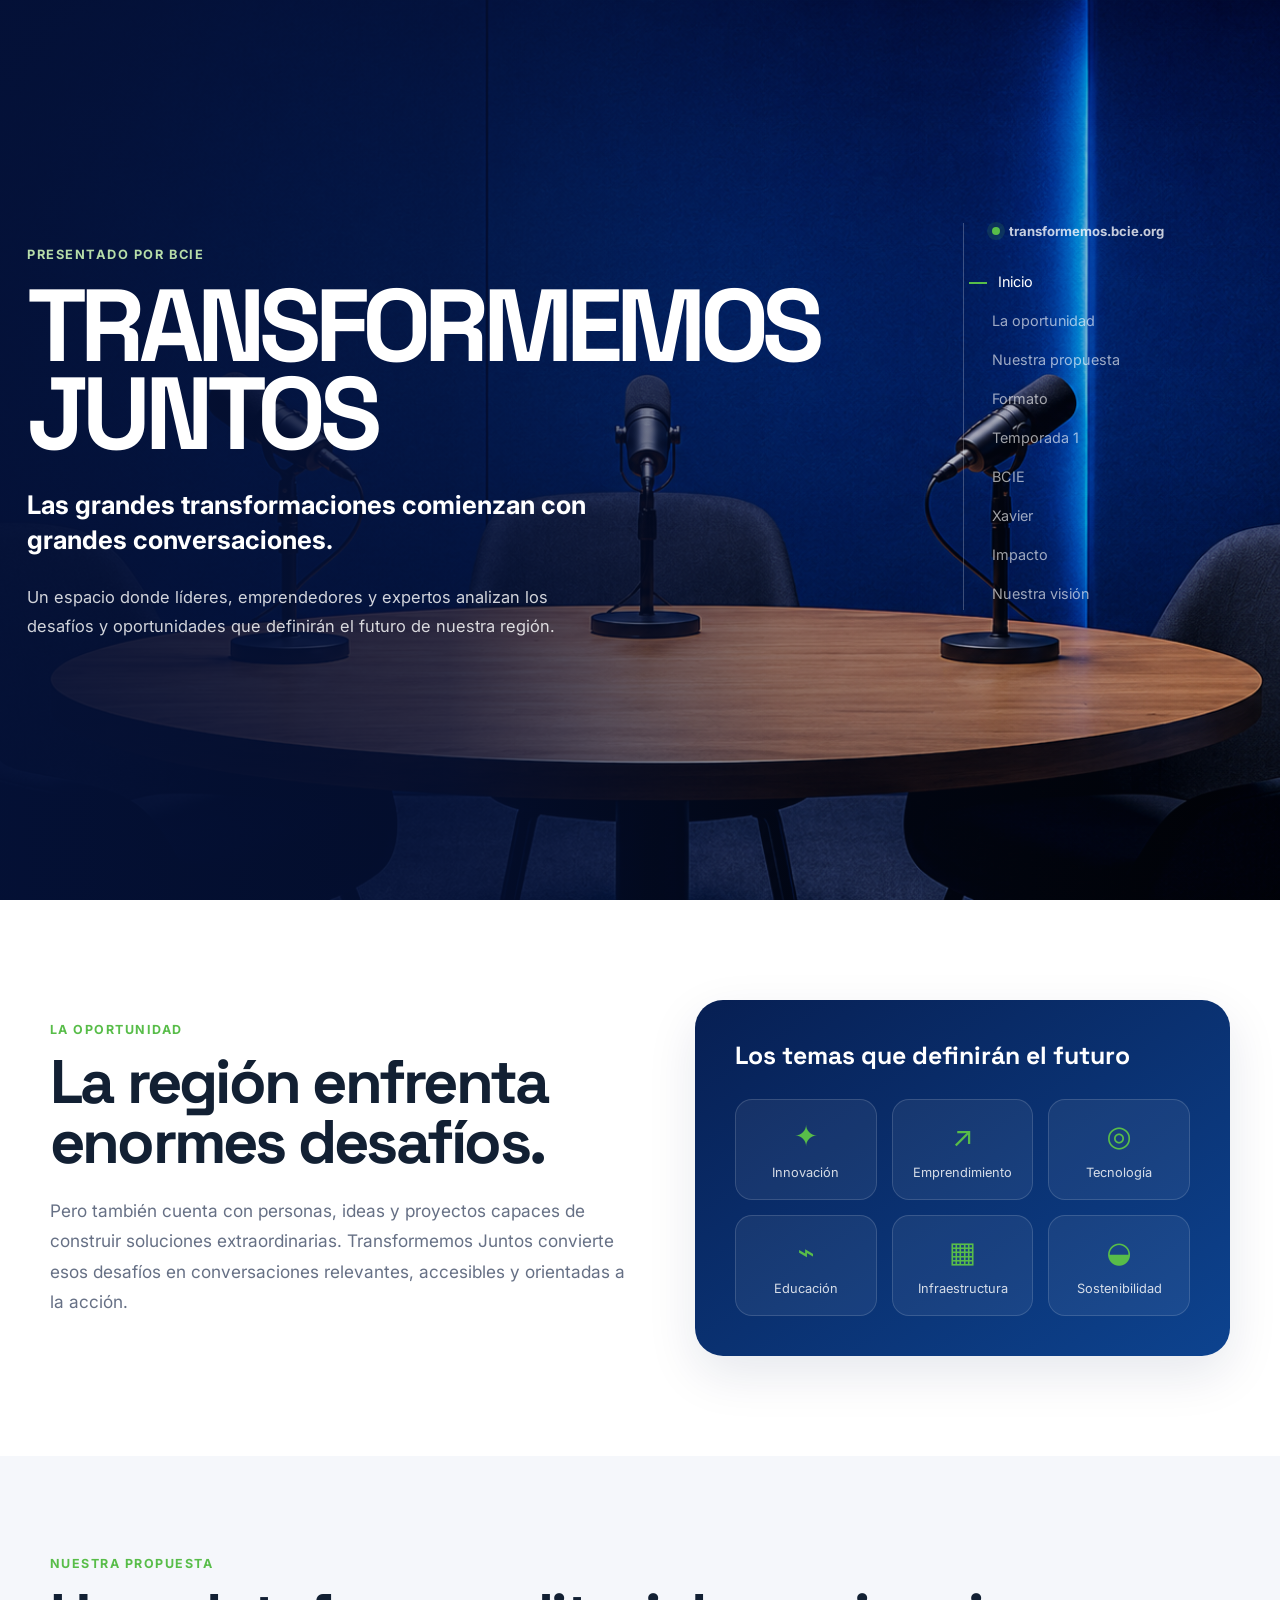
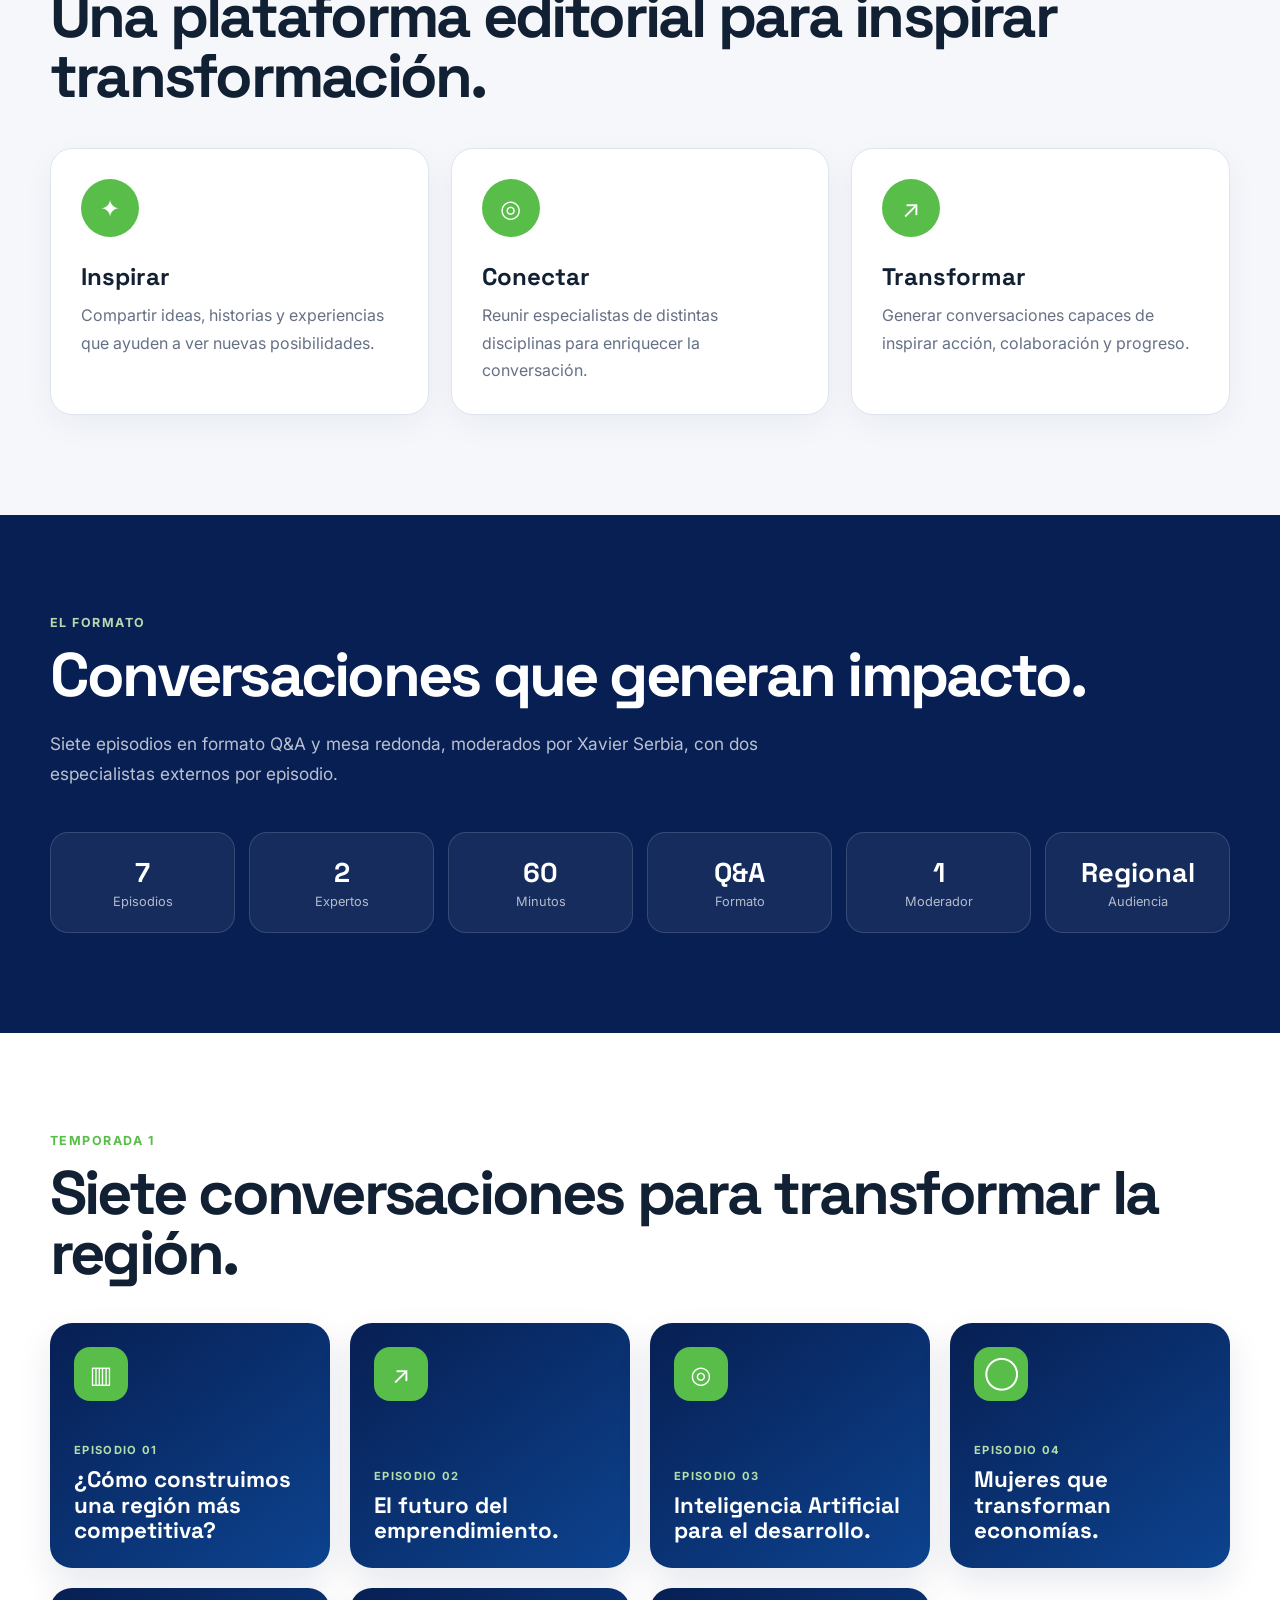
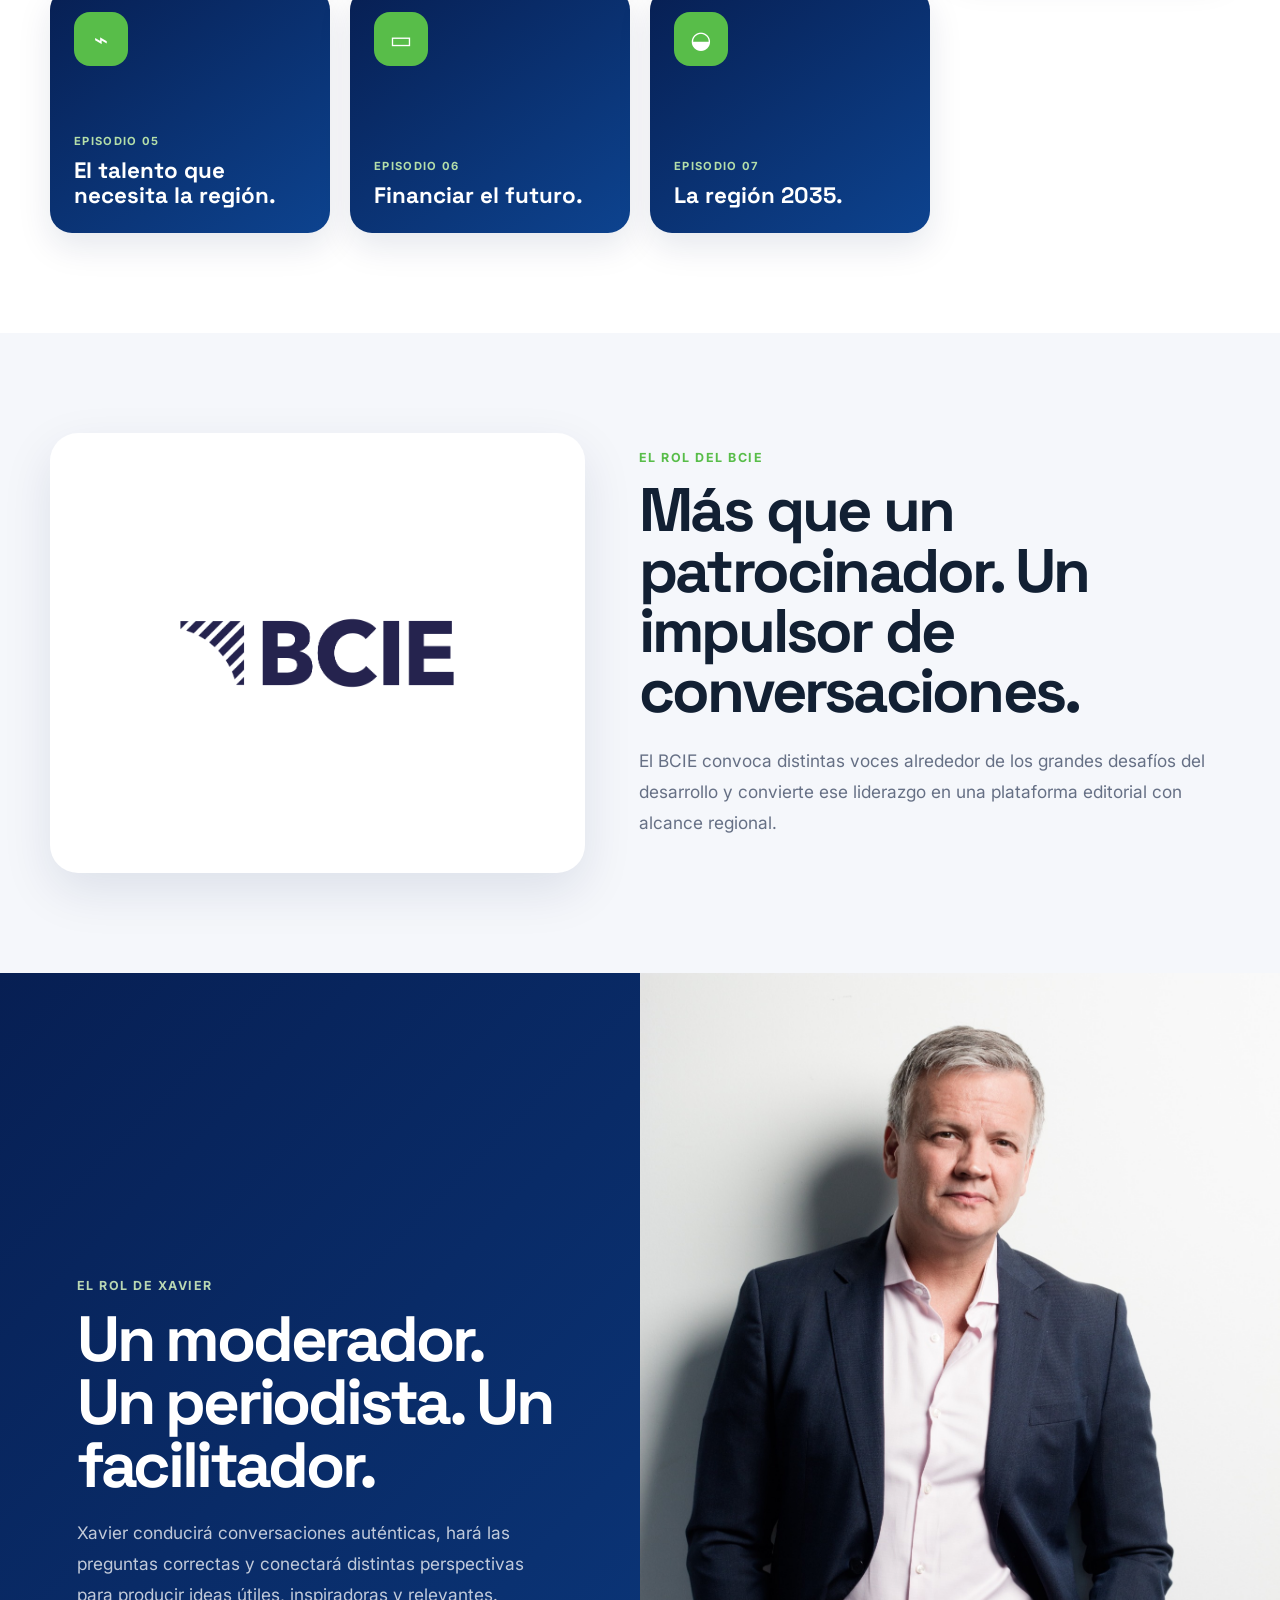
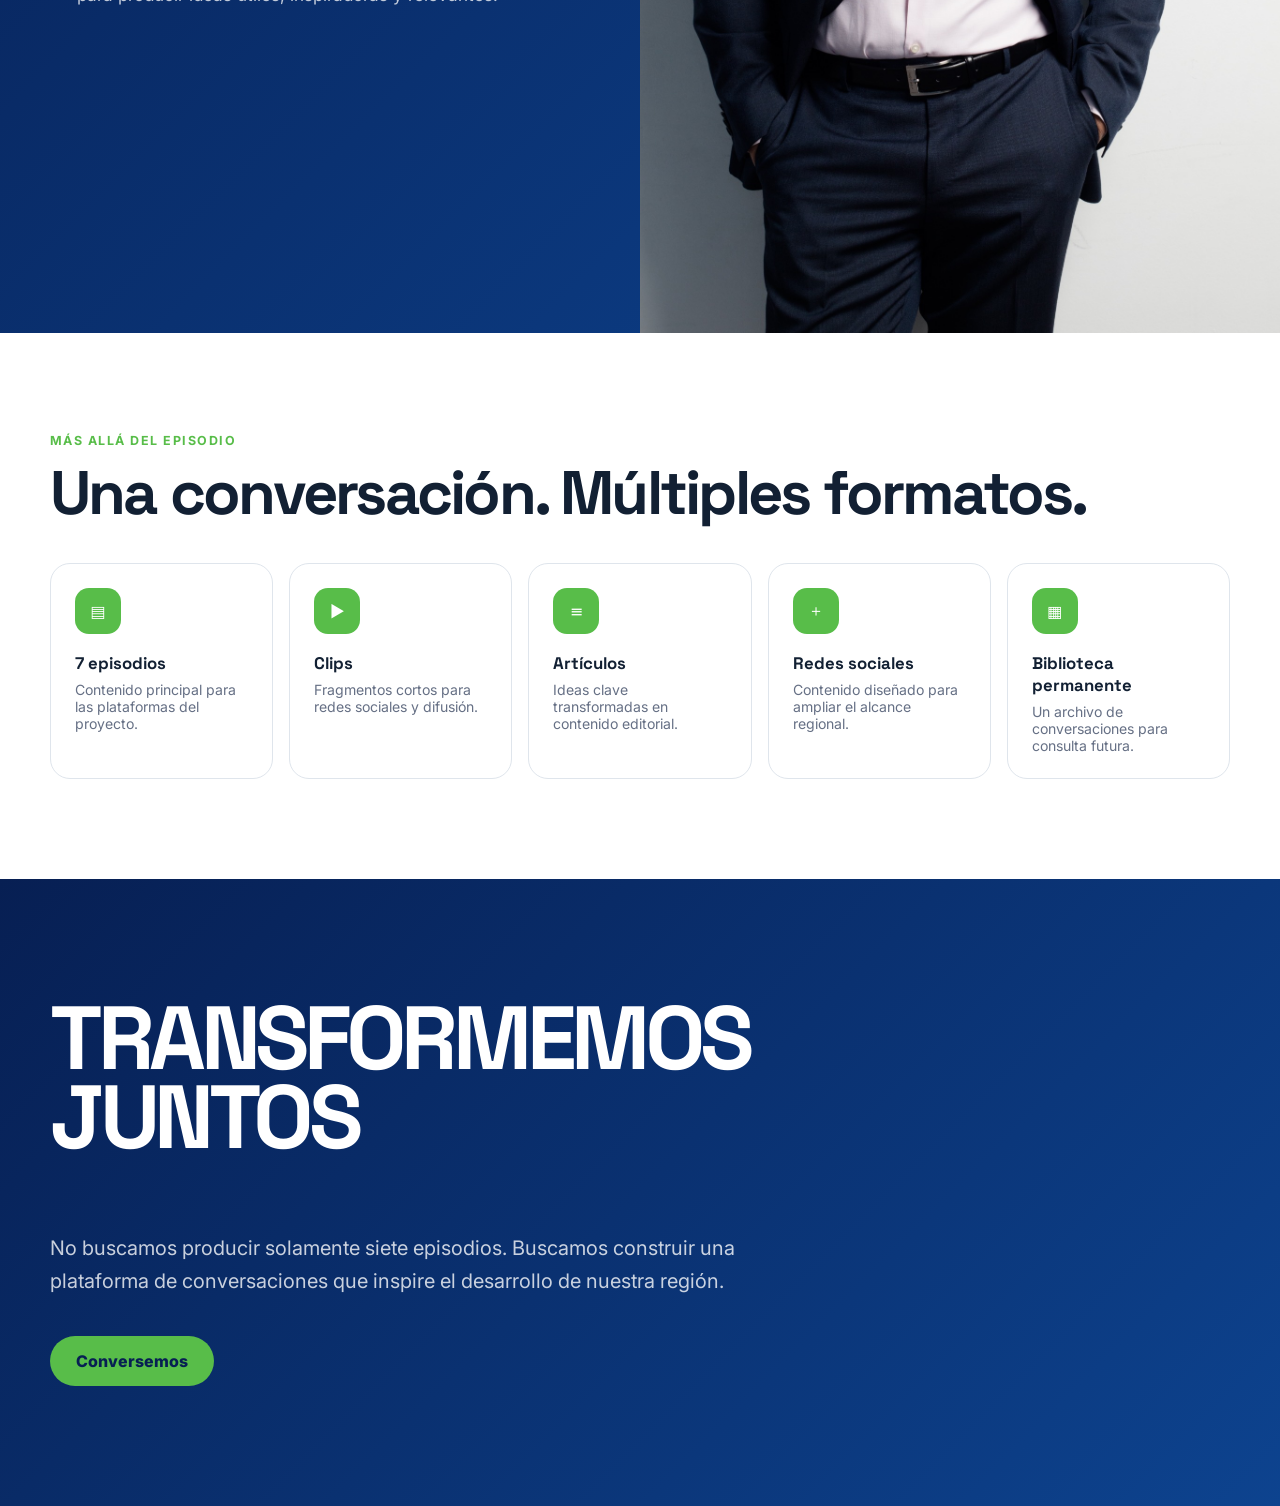
==== index.html @ 8c9b2527 "Remove duplicate div in BCIE section" ====
<!DOCTYPE html>
<html lang="es">
<head>
  <meta charset="UTF-8">
  <meta name="viewport" content="width=device-width, initial-scale=1">
  <title>Transformemos Juntos</title>
  <meta name="description" content="Transformemos Juntos, presentado por BCIE. Conversaciones para impulsar la transformación de la región.">
  <link rel="stylesheet" href="style.css">
</head>
<body>

  <header class="hero" id="inicio">
    <div class="hero-overlay"></div>

    <div class="hero-shell">
      <div class="hero-copy">
        <span class="kicker">Presentado por BCIE</span>
        <h1>Transformemos<br>Juntos</h1>
        <p class="hero-lead">Las grandes transformaciones comienzan con grandes conversaciones.</p>
        <p class="hero-description">
          Un espacio donde líderes, emprendedores y expertos analizan los desafíos y oportunidades
          que definirán el futuro de nuestra región.
        </p>
      </div>

      <aside class="hero-nav" aria-label="Navegación principal">
        <div class="site-address">
          <span class="status-dot"></span>
          transformemos.bcie.org
        </div>

        <button class="menu-toggle" type="button" aria-expanded="false" aria-controls="site-menu">
          <span></span><span></span><span></span>
          <span class="sr-only">Abrir menú</span>
        </button>

        <nav id="site-menu" class="site-menu">
          <a href="#inicio" class="active">Inicio</a>
          <a href="#oportunidad">La oportunidad</a>
          <a href="#propuesta">Nuestra propuesta</a>
          <a href="#formato">Formato</a>
          <a href="#episodios">Temporada 1</a>
          <a href="#bcie">BCIE</a>
          <a href="#xavier">Xavier</a>
          <a href="#ecosistema">Impacto</a>
          <a href="#vision">Nuestra visión</a>
        </nav>
      </aside>
    </div>
  </header>

  <main>
    <section class="section opportunity" id="oportunidad">
      <div class="wrap two-col">
        <div>
          <div class="eyebrow">La oportunidad</div>
          <h2>La región enfrenta enormes desafíos.</h2>
          <p class="section-intro">
            Pero también cuenta con personas, ideas y proyectos capaces de construir soluciones
            extraordinarias. Transformemos Juntos convierte esos desafíos en conversaciones
            relevantes, accesibles y orientadas a la acción.
          </p>
        </div>

        <div class="challenge-panel">
          <h3>Los temas que definirán el futuro</h3>
          <div class="mini-grid">
            <div class="mini-item"><span class="icon">✦</span><span>Innovación</span></div>
            <div class="mini-item"><span class="icon">↗</span><span>Emprendimiento</span></div>
            <div class="mini-item"><span class="icon">◎</span><span>Tecnología</span></div>
            <div class="mini-item"><span class="icon">⌁</span><span>Educación</span></div>
            <div class="mini-item"><span class="icon">▦</span><span>Infraestructura</span></div>
            <div class="mini-item"><span class="icon">◒</span><span>Sostenibilidad</span></div>
          </div>
        </div>
      </div>
    </section>

    <section class="section soft" id="propuesta">
      <div class="wrap">
        <div class="eyebrow">Nuestra propuesta</div>
        <h2>Una plataforma editorial para inspirar transformación.</h2>

        <div class="cards-three">
          <article class="info-card">
            <div class="round-icon">✦</div>
            <h3>Inspirar</h3>
            <p>Compartir ideas, historias y experiencias que ayuden a ver nuevas posibilidades.</p>
          </article>

          <article class="info-card">
            <div class="round-icon">◎</div>
            <h3>Conectar</h3>
            <p>Reunir especialistas de distintas disciplinas para enriquecer la conversación.</p>
          </article>

          <article class="info-card">
            <div class="round-icon">↗</div>
            <h3>Transformar</h3>
            <p>Generar conversaciones capaces de inspirar acción, colaboración y progreso.</p>
          </article>
        </div>
      </div>
    </section>

    <section class="section dark" id="formato">
      <div class="wrap">
        <div class="eyebrow light">El formato</div>
        <h2>Conversaciones que generan impacto.</h2>
        <p class="section-intro light">
          Siete episodios en formato Q&amp;A y mesa redonda, moderados por Xavier Serbia,
          con dos especialistas externos por episodio.
        </p>

        <div class="stats">
          <div class="stat"><strong>7</strong><span>Episodios</span></div>
          <div class="stat"><strong>2</strong><span>Expertos</span></div>
          <div class="stat"><strong>60</strong><span>Minutos</span></div>
          <div class="stat"><strong>Q&amp;A</strong><span>Formato</span></div>
          <div class="stat"><strong>1</strong><span>Moderador</span></div>
          <div class="stat"><strong>Regional</strong><span>Audiencia</span></div>
        </div>
      </div>
    </section>

    <section class="section" id="episodios">
      <div class="wrap">
        <div class="eyebrow">Temporada 1</div>
        <h2>Siete conversaciones para transformar la región.</h2>

        <div class="episodes-grid">
          <article class="episode-card"><div class="episode-icon">▥</div><div><span>Episodio 01</span><h3>¿Cómo construimos una región más competitiva?</h3></div></article>
          <article class="episode-card"><div class="episode-icon">↗</div><div><span>Episodio 02</span><h3>El futuro del emprendimiento.</h3></div></article>
          <article class="episode-card"><div class="episode-icon">◎</div><div><span>Episodio 03</span><h3>Inteligencia Artificial para el desarrollo.</h3></div></article>
          <article class="episode-card"><div class="episode-icon">◯</div><div><span>Episodio 04</span><h3>Mujeres que transforman economías.</h3></div></article>
          <article class="episode-card"><div class="episode-icon">⌁</div><div><span>Episodio 05</span><h3>El talento que necesita la región.</h3></div></article>
          <article class="episode-card"><div class="episode-icon">▭</div><div><span>Episodio 06</span><h3>Financiar el futuro.</h3></div></article>
          <article class="episode-card"><div class="episode-icon">◒</div><div><span>Episodio 07</span><h3>La región 2035.</h3></div></article>
        </div>
      </div>
    </section>

    <section class="section soft" id="bcie">
      <div class="wrap role-layout">
          <div class="role-visual bcie-visual">
              <img
                  src="images/logo-bcie-transparencia-hfes.png"
                  alt="BCIE"
                  class="bcie-logo">
          </div>
        <div class="role-copy">
          <div class="eyebrow">El rol del BCIE</div>
          <h2>Más que un patrocinador. Un impulsor de conversaciones.</h2>
          <p>
            El BCIE convoca distintas voces alrededor de los grandes desafíos del desarrollo y
            convierte ese liderazgo en una plataforma editorial con alcance regional.
          </p>
        </div>
      </div>
    </section>

    <section class="xavier-section" id="xavier">
      <div class="xavier-grid">
        <div class="xavier-copy">
          <div class="eyebrow light">El rol de Xavier</div>
          <h2>Un moderador. Un periodista. Un facilitador.</h2>
          <p>
            Xavier conducirá conversaciones auténticas, hará las preguntas correctas y conectará
            distintas perspectivas para producir ideas útiles, inspiradoras y relevantes.
          </p>
        </div>
        <div class="xavier-photo-wrap">
          <img src="images/xavier.jpg" alt="Xavier Serbia">
        </div>
      </div>
    </section>

    <section class="section" id="ecosistema">
      <div class="wrap">
        <div class="eyebrow">Más allá del episodio</div>
        <h2>Una conversación. Múltiples formatos.</h2>

        <div class="ecosystem-grid">
          <article class="ecosystem-card"><div class="eco-icon">▤</div><h3>7 episodios</h3><p>Contenido principal para las plataformas del proyecto.</p></article>
          <article class="ecosystem-card"><div class="eco-icon">▶</div><h3>Clips</h3><p>Fragmentos cortos para redes sociales y difusión.</p></article>
          <article class="ecosystem-card"><div class="eco-icon">≡</div><h3>Artículos</h3><p>Ideas clave transformadas en contenido editorial.</p></article>
          <article class="ecosystem-card"><div class="eco-icon">＋</div><h3>Redes sociales</h3><p>Contenido diseñado para ampliar el alcance regional.</p></article>
          <article class="ecosystem-card"><div class="eco-icon">▦</div><h3>Biblioteca permanente</h3><p>Un archivo de conversaciones para consulta futura.</p></article>
        </div>
      </div>
    </section>

    <section class="closing" id="vision">
      <div class="wrap">
        <h2>Transformemos Juntos</h2>
        <p>
          No buscamos producir solamente siete episodios. Buscamos construir una plataforma de
          conversaciones que inspire el desarrollo de nuestra región.
        </p>
        <a class="cta" href="mailto:contacto@bcie.org">Conversemos</a>
      </div>
    </section>
  </main>

  <script src="script.js"></script>
</body>
</html>
---- style.css ----
@import url('https://fonts.googleapis.com/css2?family=Inter:wght@400;500;600;700&family=Space+Grotesk:wght@500;600;700&display=swap');

:root{
  --blue:#071f53;
  --blue-2:#0d438f;
  --green:#58bd49;
  --green-light:#77d568;
  --text:#122033;
  --muted:#667085;
  --soft:#f5f7fb;
  --line:#dfe5ec;
  --white:#ffffff;
  --max:1180px;
  --shadow:0 18px 50px rgba(7,31,83,.10);
}

*{box-sizing:border-box}
html{scroll-behavior:smooth}
body{margin:0;font-family:Inter,system-ui,sans-serif;color:var(--text);background:#fff;overflow-x:hidden}
img{display:block;max-width:100%}
a{text-decoration:none;color:inherit}
h1,h2,h3,p{margin-top:0}
h1,h2,h3{font-family:"Space Grotesk",sans-serif}
button{font:inherit}
.wrap{width:min(var(--max),calc(100% - 44px));margin-inline:auto}
.section{padding:100px 0}
.soft{background:var(--soft)}
.dark{background:var(--blue);color:#fff}
.eyebrow{color:var(--green);font-size:.78rem;font-weight:700;letter-spacing:.12em;text-transform:uppercase;margin-bottom:15px}
.eyebrow.light{color:#b9d7b3}
.section h2,.role-copy h2{font-size:clamp(2.4rem,4.8vw,5rem);line-height:.98;letter-spacing:-.045em;margin-bottom:24px}
.section-intro{max-width:760px;font-size:1.08rem;line-height:1.75;color:var(--muted)}
.section-intro.light{color:rgba(255,255,255,.72)}

.hero{position:relative;min-height:100vh;display:flex;align-items:center;color:#fff;background:url("images/hero-studio.png") center/cover no-repeat;isolation:isolate}
.hero-overlay{position:absolute;inset:0;z-index:-1;background:linear-gradient(90deg,rgba(4,17,55,.95) 0%,rgba(4,17,55,.80) 35%,rgba(4,17,55,.36) 62%,rgba(4,17,55,.10) 100%)}
.hero-shell{width:min(1320px,calc(100% - 54px));margin:auto;display:grid;grid-template-columns:minmax(0,1fr) 290px;gap:70px;align-items:center}
.hero-copy{max-width:650px;padding:90px 0}
.kicker{display:inline-block;color:#b7dda9;font-size:.8rem;font-weight:700;letter-spacing:.12em;text-transform:uppercase;margin-bottom:20px}
.hero h1{font-size:clamp(4.4rem,8vw,8rem);line-height:.86;letter-spacing:-.065em;text-transform:uppercase;margin-bottom:30px}
.hero-lead{font-size:clamp(1.25rem,2vw,1.7rem);font-weight:700;line-height:1.35;max-width:560px}
.hero-description{max-width:530px;color:rgba(255,255,255,.82);line-height:1.75;font-size:1.03rem}

.hero-nav{position:sticky;top:32px;align-self:start;margin-top:70px;padding-left:28px;border-left:1px solid rgba(255,255,255,.24)}
.site-address{display:flex;align-items:center;gap:9px;font-size:.82rem;font-weight:700;color:rgba(255,255,255,.78);margin-bottom:26px}
.status-dot{width:8px;height:8px;border-radius:50%;background:var(--green);box-shadow:0 0 0 5px rgba(88,189,73,.14)}
.site-menu{display:flex;flex-direction:column;gap:6px}
.site-menu a{position:relative;padding:8px 0;color:rgba(255,255,255,.62);font-size:.9rem;transition:.25s}
.site-menu a:hover,.site-menu a.active{color:#fff;transform:translateX(6px)}
.site-menu a.active::before{content:"";position:absolute;left:-29px;top:50%;width:18px;height:2px;background:var(--green)}
.menu-toggle{display:none}

.two-col{display:grid;grid-template-columns:1.05fr .95fr;gap:54px;align-items:center}
.challenge-panel{background:linear-gradient(145deg,var(--blue),var(--blue-2));padding:40px;border-radius:28px;color:#fff;box-shadow:var(--shadow)}
.challenge-panel h3{font-size:1.55rem}
.mini-grid{display:grid;grid-template-columns:repeat(3,1fr);gap:15px;margin-top:28px}
.mini-item{padding:18px 12px;border:1px solid rgba(255,255,255,.14);border-radius:17px;text-align:center;background:rgba(255,255,255,.06)}
.mini-item .icon{display:block;color:var(--green);font-size:1.8rem;margin-bottom:8px}
.mini-item span:last-child{font-size:.8rem;color:rgba(255,255,255,.82)}

.cards-three{display:grid;grid-template-columns:repeat(3,1fr);gap:22px;margin-top:42px}
.info-card{padding:30px;background:#fff;border:1px solid var(--line);border-radius:22px;box-shadow:0 10px 30px rgba(7,31,83,.05)}
.round-icon,.episode-icon,.eco-icon{display:grid;place-items:center;background:var(--green);color:#fff}
.round-icon{width:58px;height:58px;border-radius:50%;font-size:1.5rem;margin-bottom:24px}
.info-card h3{font-size:1.5rem;margin-bottom:10px}
.info-card p{color:var(--muted);line-height:1.7;margin-bottom:0}

.stats{display:grid;grid-template-columns:repeat(6,1fr);gap:14px;margin-top:42px}
.stat{padding:22px 12px;border:1px solid rgba(255,255,255,.14);border-radius:18px;background:rgba(255,255,255,.06);text-align:center}
.stat strong{display:block;font-family:"Space Grotesk";font-size:1.7rem}
.stat span{font-size:.8rem;color:rgba(255,255,255,.68)}

.episodes-grid{display:grid;grid-template-columns:repeat(4,1fr);gap:20px;margin-top:40px}
.episode-card{min-height:245px;padding:24px;border-radius:22px;background:linear-gradient(145deg,var(--blue),var(--blue-2));color:#fff;display:flex;flex-direction:column;justify-content:space-between;box-shadow:0 14px 34px rgba(7,31,83,.10);transition:.3s}
.episode-card:hover{transform:translateY(-6px);box-shadow:var(--shadow)}
.episode-icon{width:54px;height:54px;border-radius:16px;font-size:1.5rem}
.episode-card span{font-size:.7rem;letter-spacing:.12em;text-transform:uppercase;color:#b4dea9;font-weight:700}
.episode-card h3{font-size:1.4rem;line-height:1.15;margin:9px 0 0}

.role-layout{display:grid;grid-template-columns:.95fr 1.05fr;gap:54px;align-items:center}
.role-visual{min-height:440px;border-radius:28px;overflow:hidden;box-shadow:var(--shadow)}
.bcie-visual{
    display:flex;
    justify-content:center;
    align-items:center;
    min-height:440px;
    padding:60px;
    border-radius:28px;
    background:#ffffff;
    box-shadow:var(--shadow);
}
.bcie-logo{
    width:280px;
    max-width:75%;
    height:auto;
    object-fit:contain;
}
.bcie-mark{display:grid;place-items:center;width:150px;height:150px;border-radius:38px;background:var(--green);color:#fff;font-family:"Space Grotesk";font-size:2rem;font-weight:700}
.role-copy p{color:var(--muted);font-size:1.08rem;line-height:1.8}

.xavier-section{background:linear-gradient(135deg,var(--blue),var(--blue-2));color:#fff}
.xavier-grid{display:grid;grid-template-columns:1fr 1fr;min-height:650px}
.xavier-copy{display:flex;flex-direction:column;justify-content:center;padding:70px clamp(30px,6vw,86px)}
.xavier-copy h2{font-size:clamp(2.5rem,5vw,5.2rem);line-height:.98;letter-spacing:-.05em;margin-bottom:22px}
.xavier-copy p{color:rgba(255,255,255,.75);font-size:1.08rem;line-height:1.78}
.xavier-photo-wrap,.xavier-photo-wrap img{min-height:650px}
.xavier-photo-wrap img{width:100%;height:100%;object-fit:cover;object-position:center 18%}

.ecosystem-grid{display:grid;grid-template-columns:repeat(5,1fr);gap:16px;margin-top:40px}
.ecosystem-card{padding:24px;border:1px solid var(--line);border-radius:20px;background:#fff}
.eco-icon{width:46px;height:46px;border-radius:14px;margin-bottom:18px}
.ecosystem-card h3{font-size:1.05rem;margin-bottom:7px}
.ecosystem-card p{font-size:.88rem;color:var(--muted);margin-bottom:0}

.closing{padding:120px 0;background:linear-gradient(135deg,var(--blue),var(--blue-2));color:#fff}
.closing h2{font-size:clamp(3.2rem,7vw,7rem);line-height:.88;letter-spacing:-.06em;text-transform:uppercase;max-width:900px}
.closing p{max-width:760px;color:rgba(255,255,255,.78);font-size:1.25rem;line-height:1.65}
.cta{display:inline-flex;margin-top:18px;padding:15px 26px;border-radius:999px;background:var(--green);color:var(--blue);font-weight:800}

.reveal{opacity:0;transform:translateY(24px);transition:opacity .7s ease,transform .7s ease}
.reveal.is-visible{opacity:1;transform:none}
.sr-only{position:absolute;width:1px;height:1px;padding:0;margin:-1px;overflow:hidden;clip:rect(0,0,0,0);white-space:nowrap;border:0}

@media(max-width:1050px){
  .hero-shell{grid-template-columns:1fr}
  .hero-nav{position:absolute;top:26px;right:28px;margin:0;border:0;padding:0}
  .site-address{justify-content:flex-end}
  .menu-toggle{display:flex;flex-direction:column;gap:5px;width:44px;height:44px;align-items:center;justify-content:center;background:rgba(4,17,55,.48);border:1px solid rgba(255,255,255,.22);border-radius:50%;cursor:pointer;margin-left:auto}
  .menu-toggle span:not(.sr-only){width:19px;height:2px;background:#fff}
  .site-menu{position:absolute;right:0;top:62px;width:240px;padding:18px 22px;border-radius:18px;background:rgba(4,17,55,.94);backdrop-filter:blur(14px);opacity:0;visibility:hidden;transform:translateY(-8px);transition:.25s}
  .site-menu.open{opacity:1;visibility:visible;transform:none}
  .site-menu a.active::before{display:none}
  .episodes-grid{grid-template-columns:repeat(2,1fr)}
  .stats{grid-template-columns:repeat(3,1fr)}
  .ecosystem-grid{grid-template-columns:repeat(3,1fr)}
}

@media(max-width:800px){
  .section{padding:76px 0}
  .two-col,.role-layout,.xavier-grid{grid-template-columns:1fr}
  .cards-three{grid-template-columns:1fr}
  .hero{min-height:760px;align-items:flex-end}
  .hero-overlay{background:linear-gradient(180deg,rgba(4,17,55,.12),rgba(4,17,55,.48) 45%,rgba(4,17,55,.96))}
  .hero-copy{padding:300px 0 54px}
  .xavier-photo-wrap{order:-1}
  .xavier-photo-wrap,.xavier-photo-wrap img{min-height:500px}
}

@media(max-width:560px){
  .wrap{width:min(var(--max),calc(100% - 28px))}
  .hero-shell{width:min(100% - 28px,1320px)}
  .hero h1{font-size:3.55rem}
  .mini-grid,.stats,.episodes-grid,.ecosystem-grid{grid-template-columns:1fr}
  .site-address{font-size:.72rem}
}
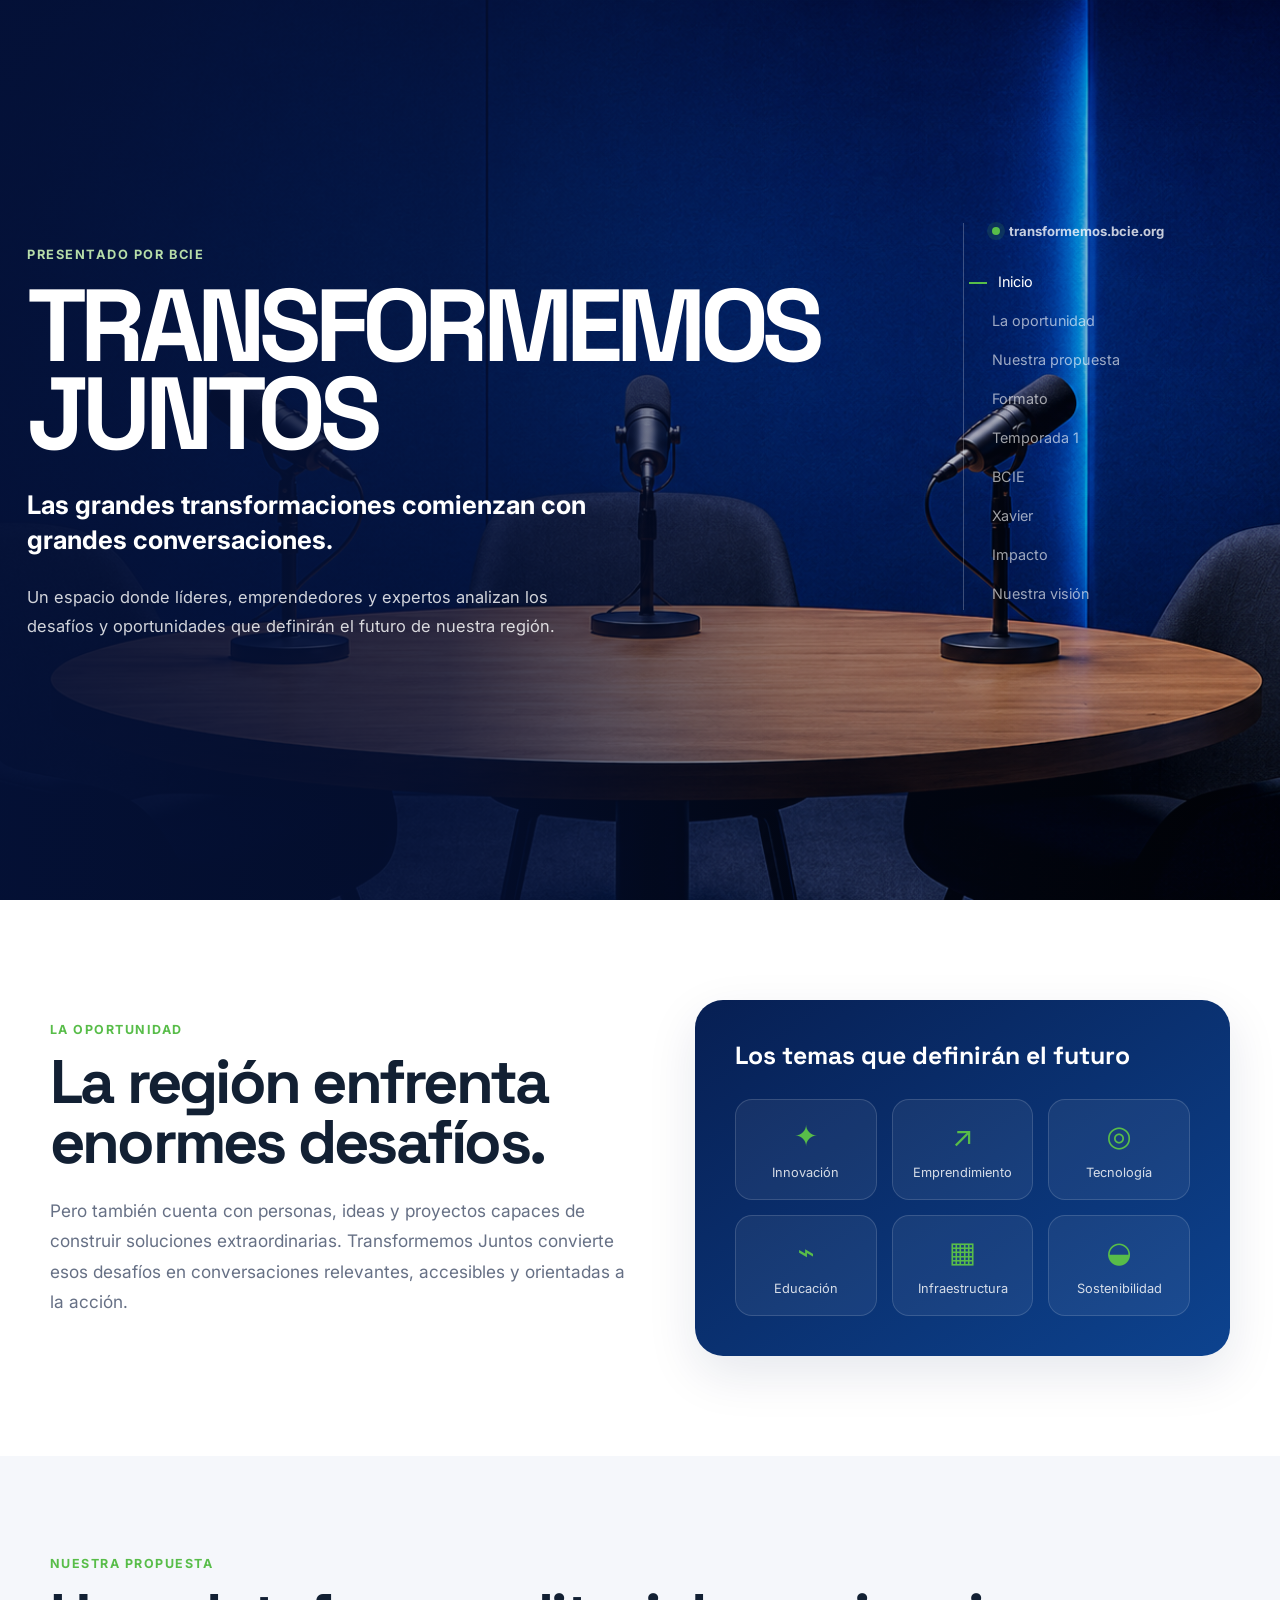
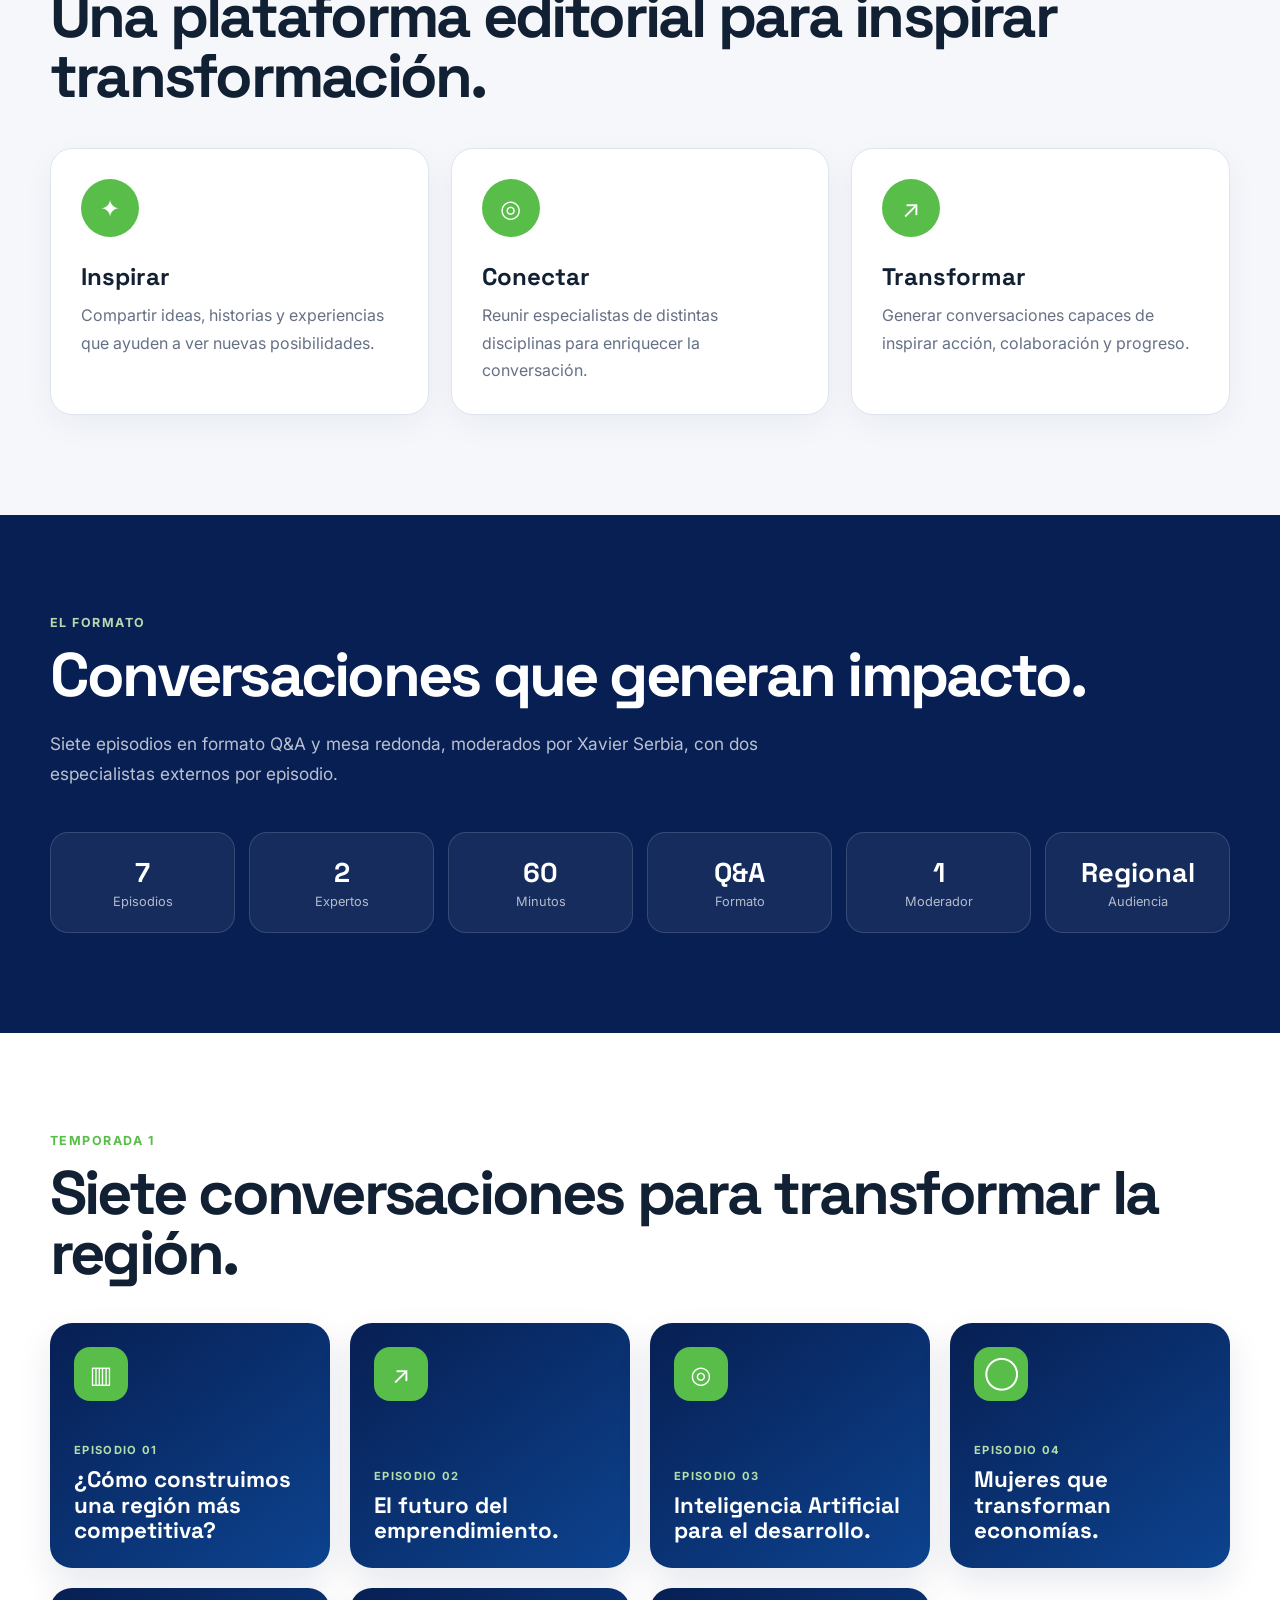
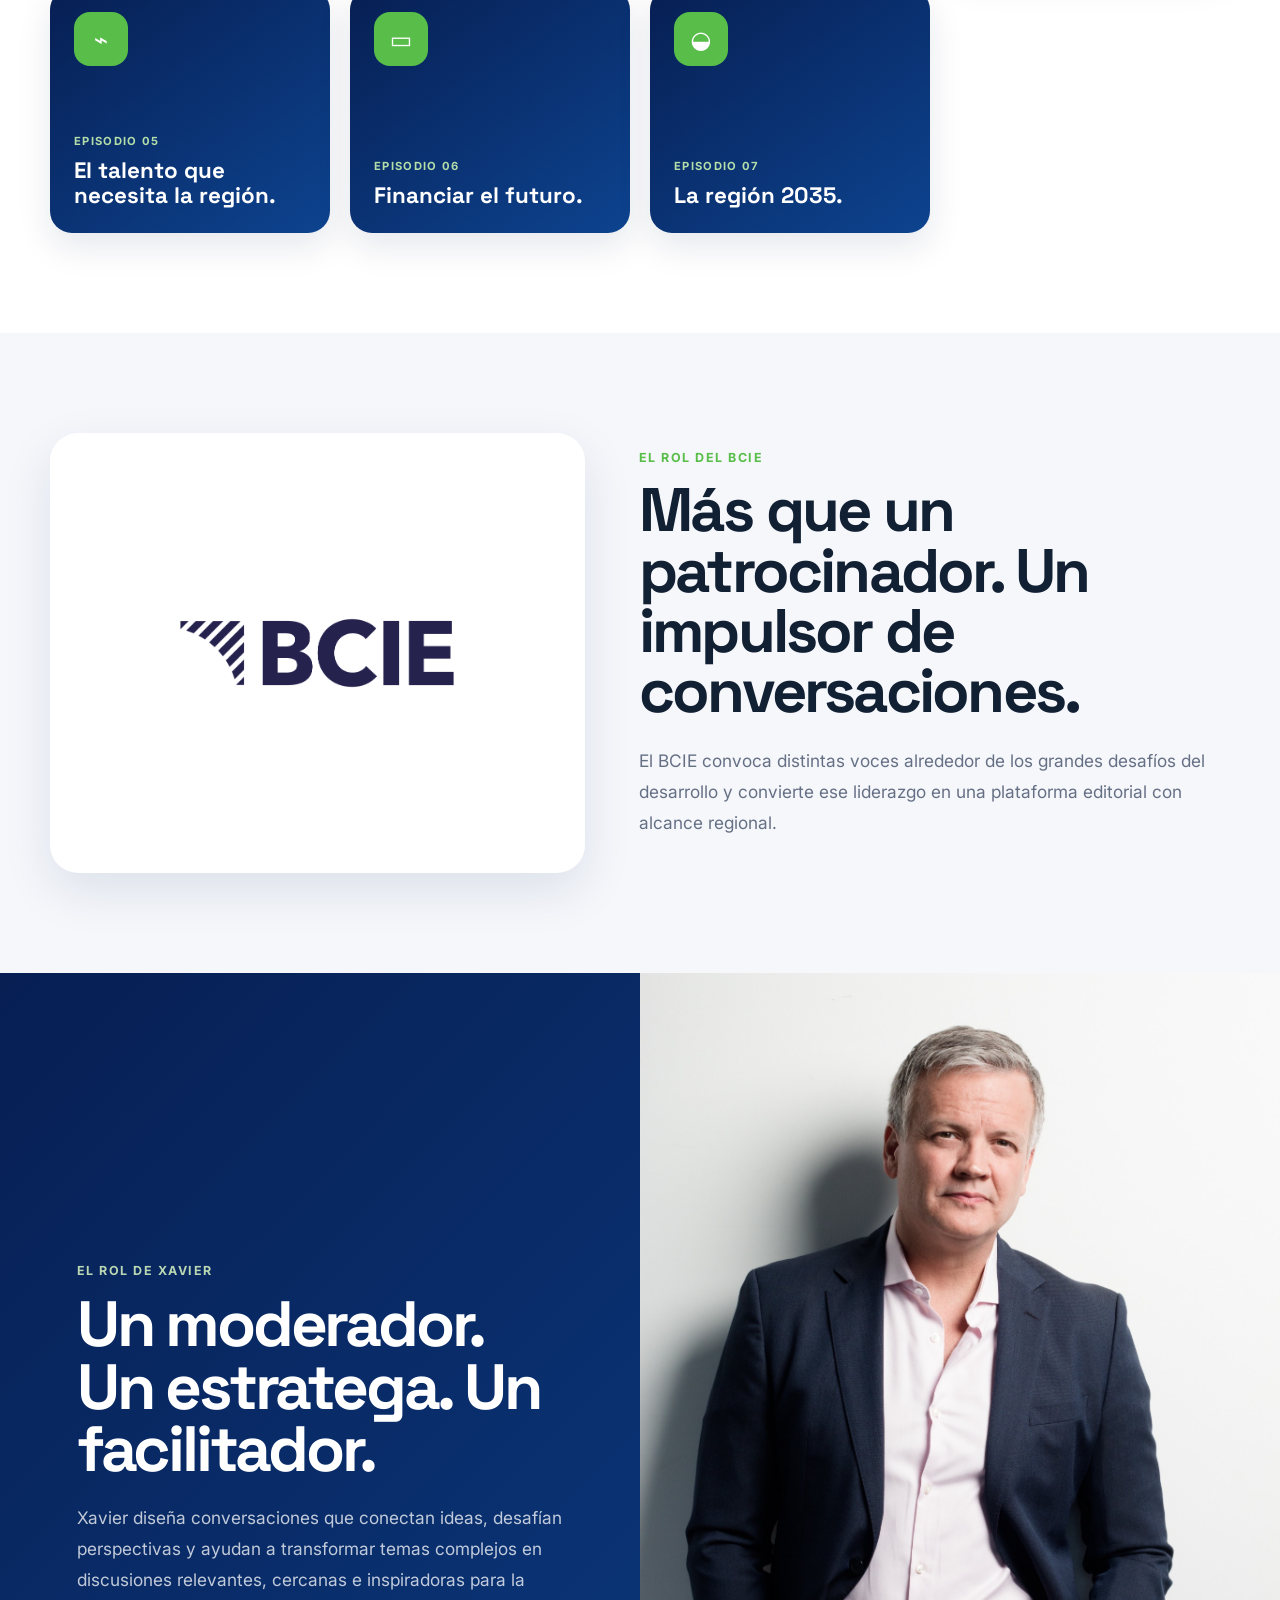
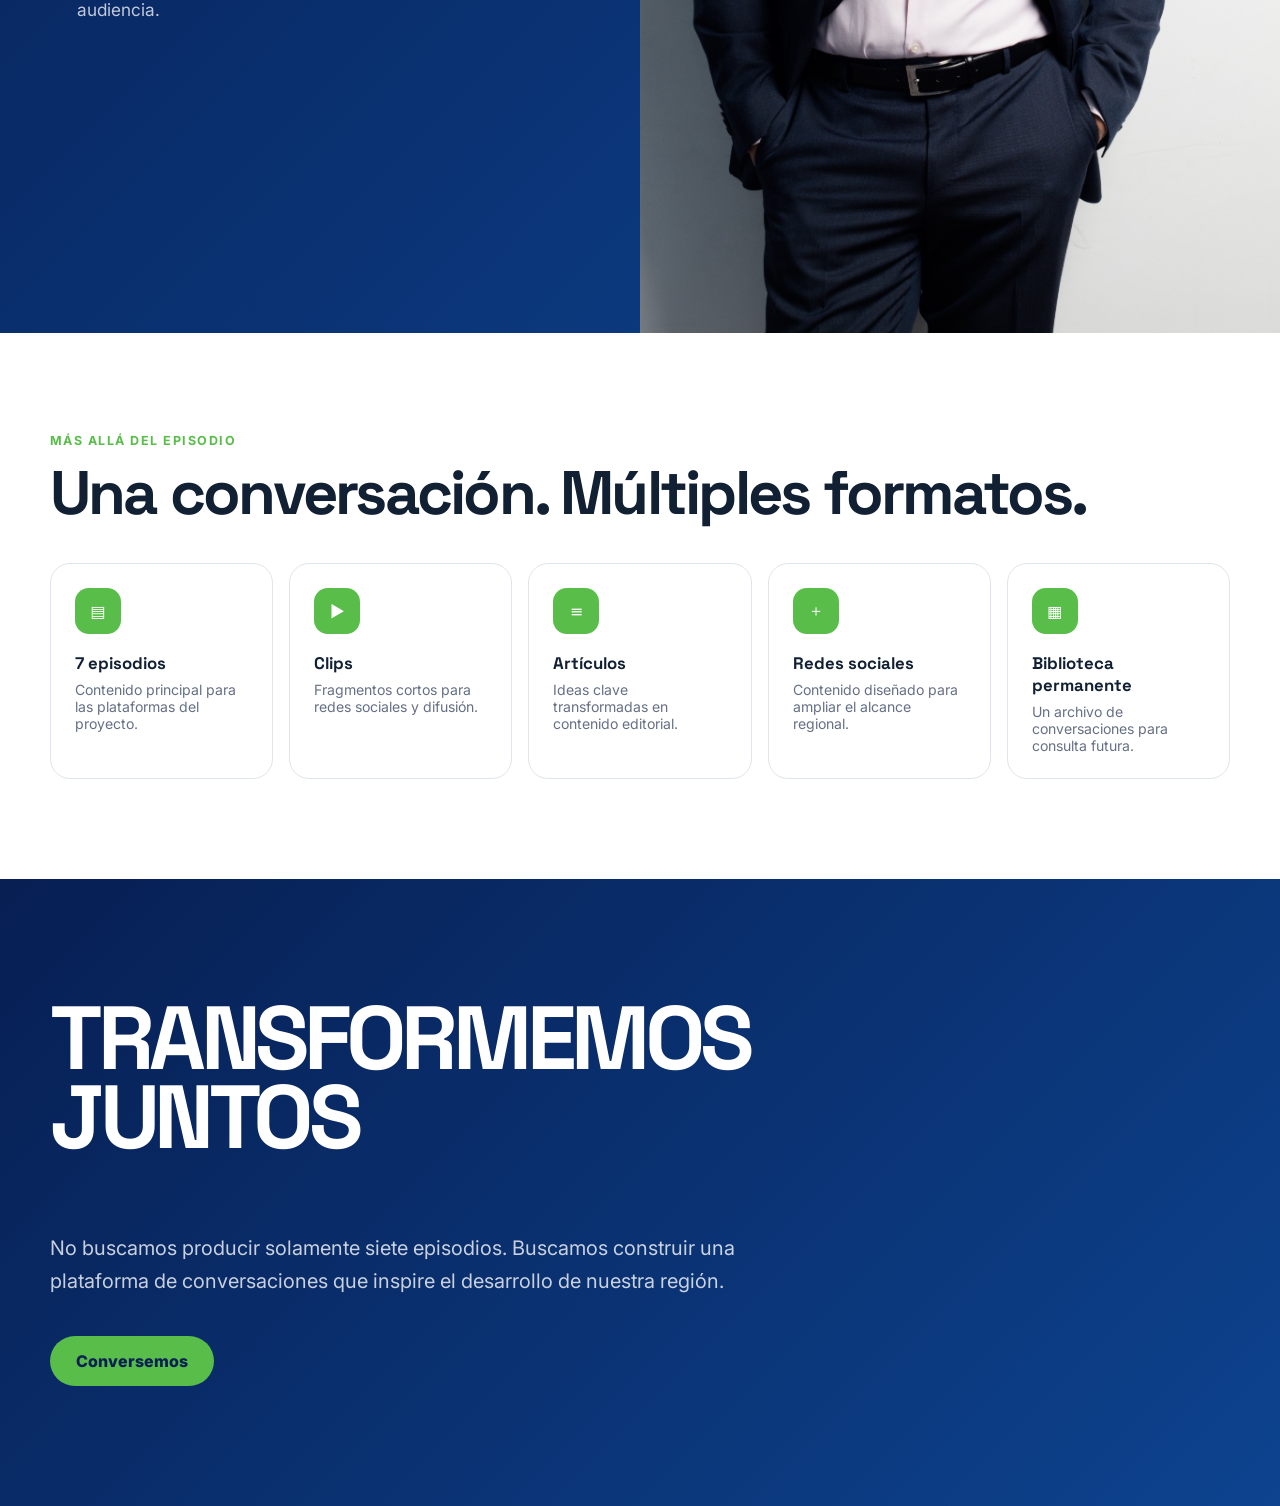
==== commit d1e975ae: "Revise Xavier's role description in index.html Updated the description of Xavier's role to emphasize" ====
--- a/index.html
+++ b/index.html
@@ -163,10 +163,10 @@
       <div class="xavier-grid">
         <div class="xavier-copy">
           <div class="eyebrow light">El rol de Xavier</div>
-          <h2>Un moderador. Un periodista. Un facilitador.</h2>
+          <h2>Un moderador. Un estratega. Un facilitador.</h2>
           <p>
-            Xavier conducirá conversaciones auténticas, hará las preguntas correctas y conectará
-            distintas perspectivas para producir ideas útiles, inspiradoras y relevantes.
+            Xavier diseña conversaciones que conectan ideas, desafían perspectivas y ayudan a 
+            transformar temas complejos en discusiones relevantes, cercanas e inspiradoras para la audiencia.
           </p>
         </div>
         <div class="xavier-photo-wrap">
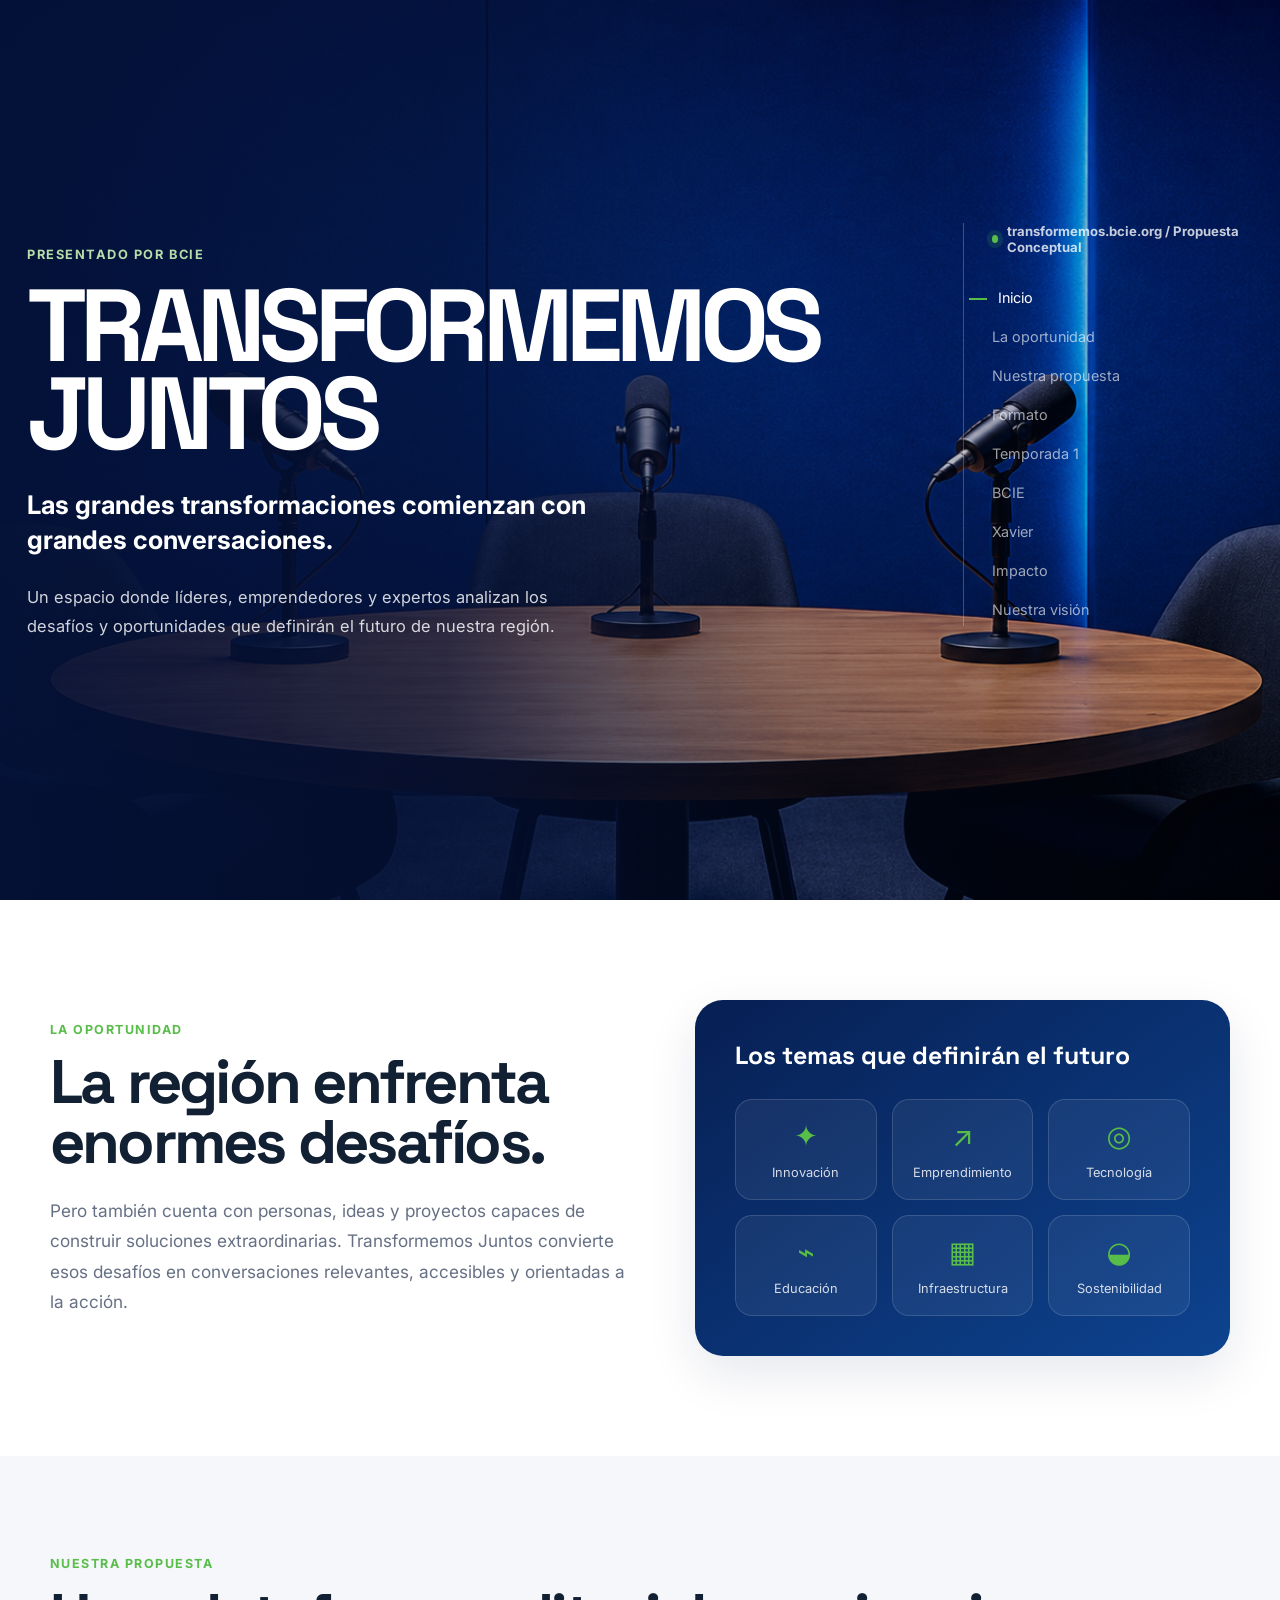
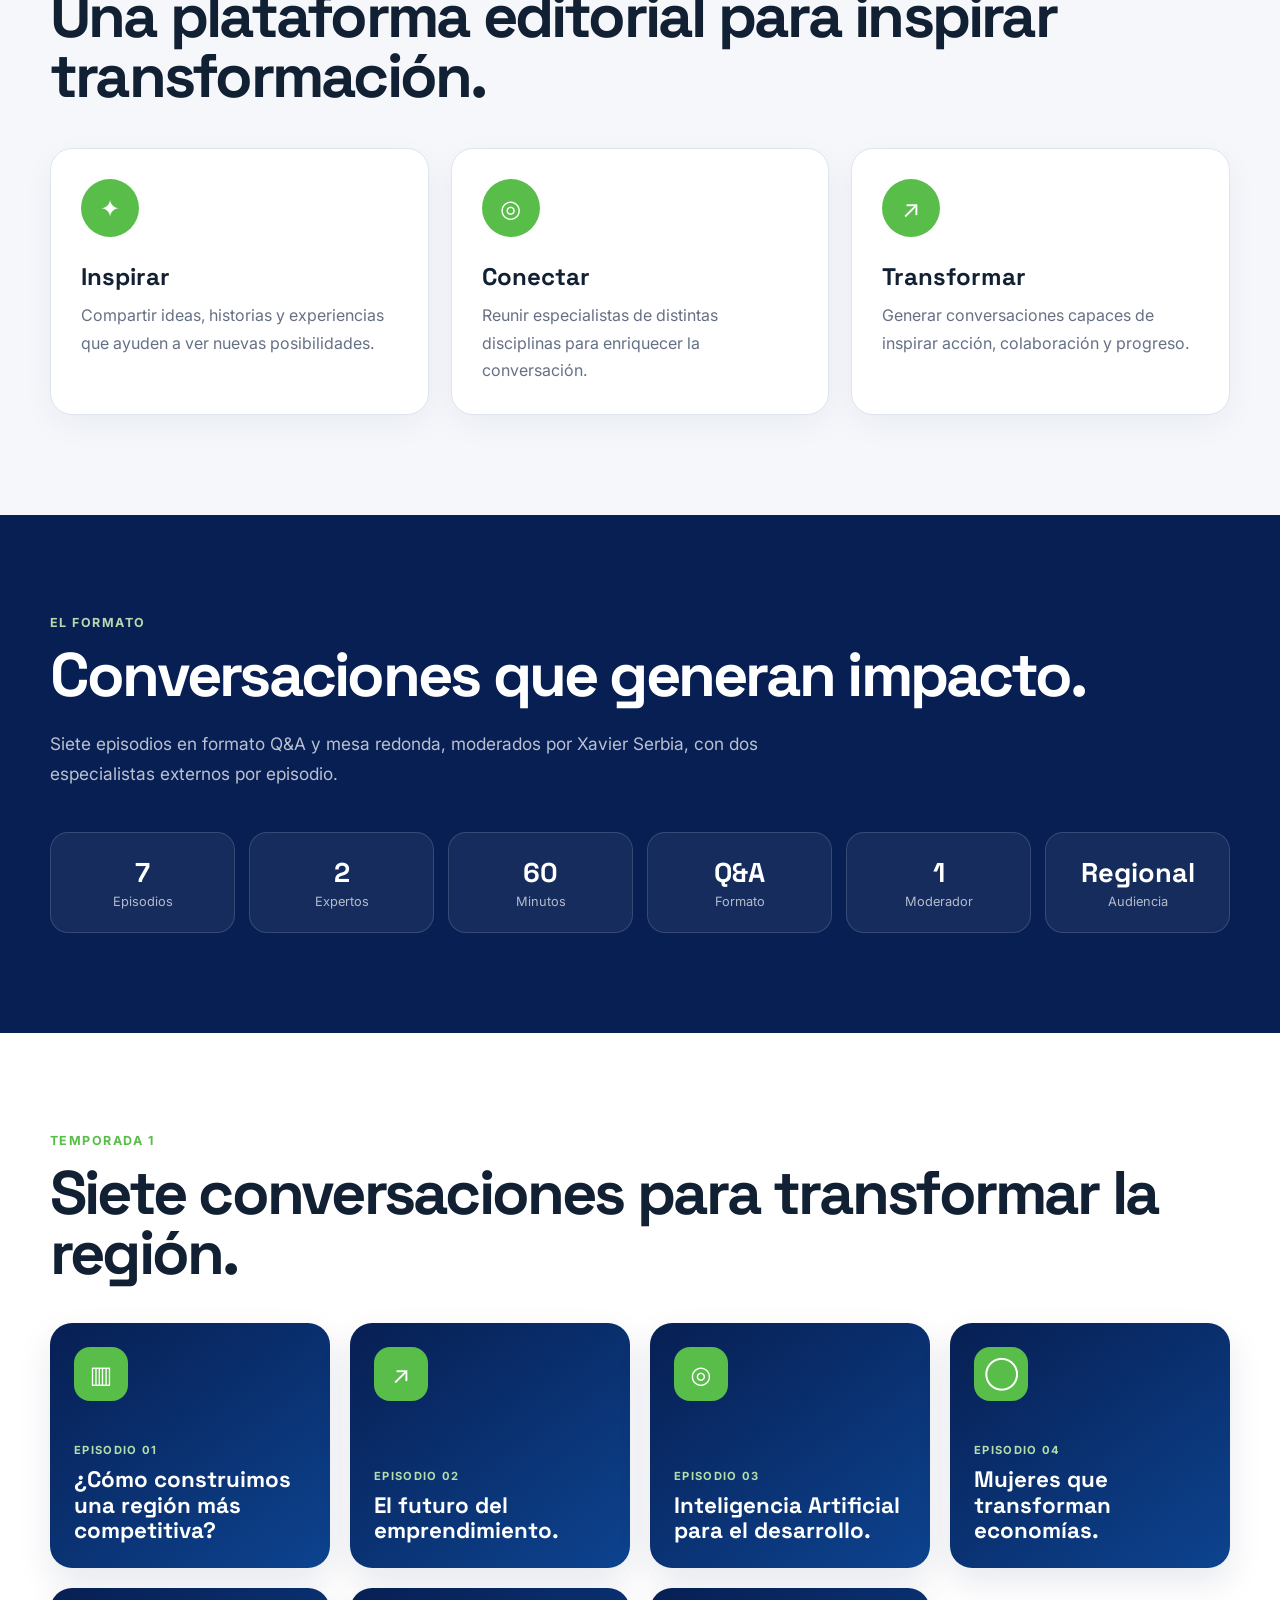
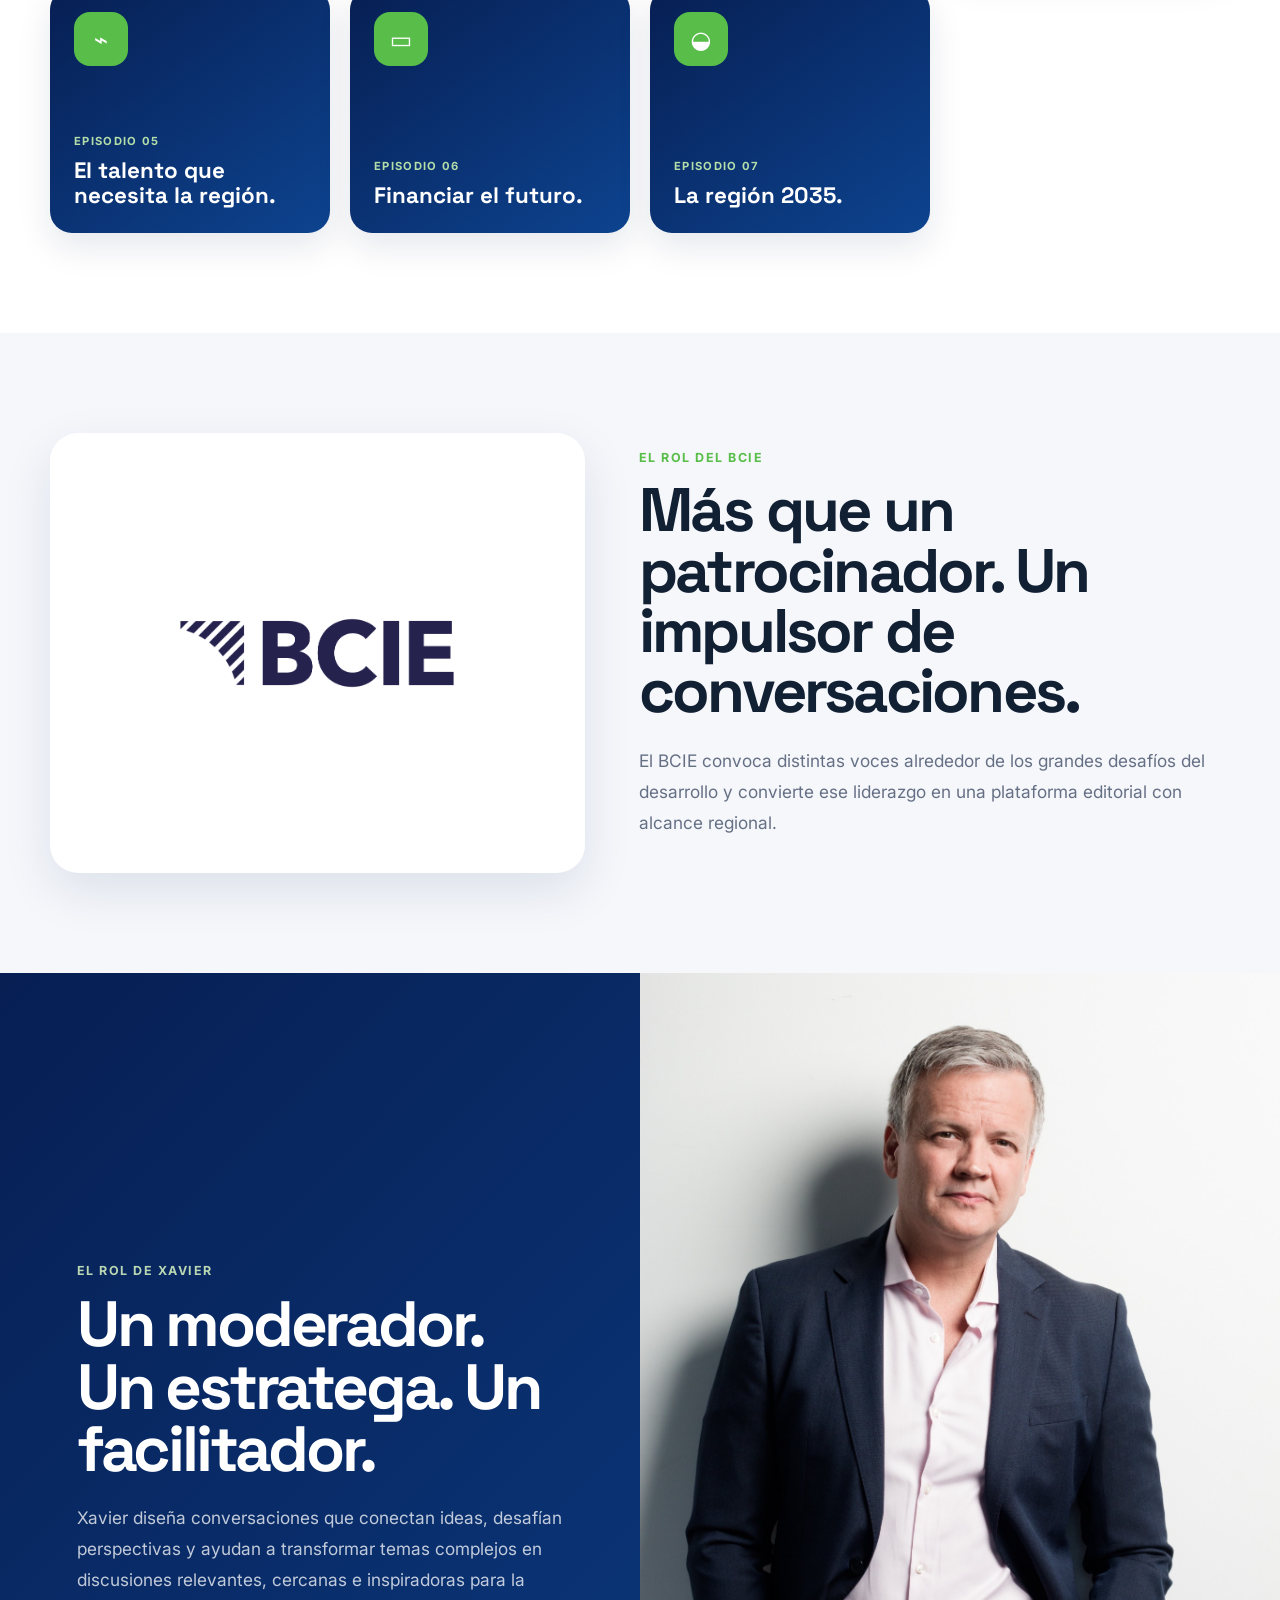
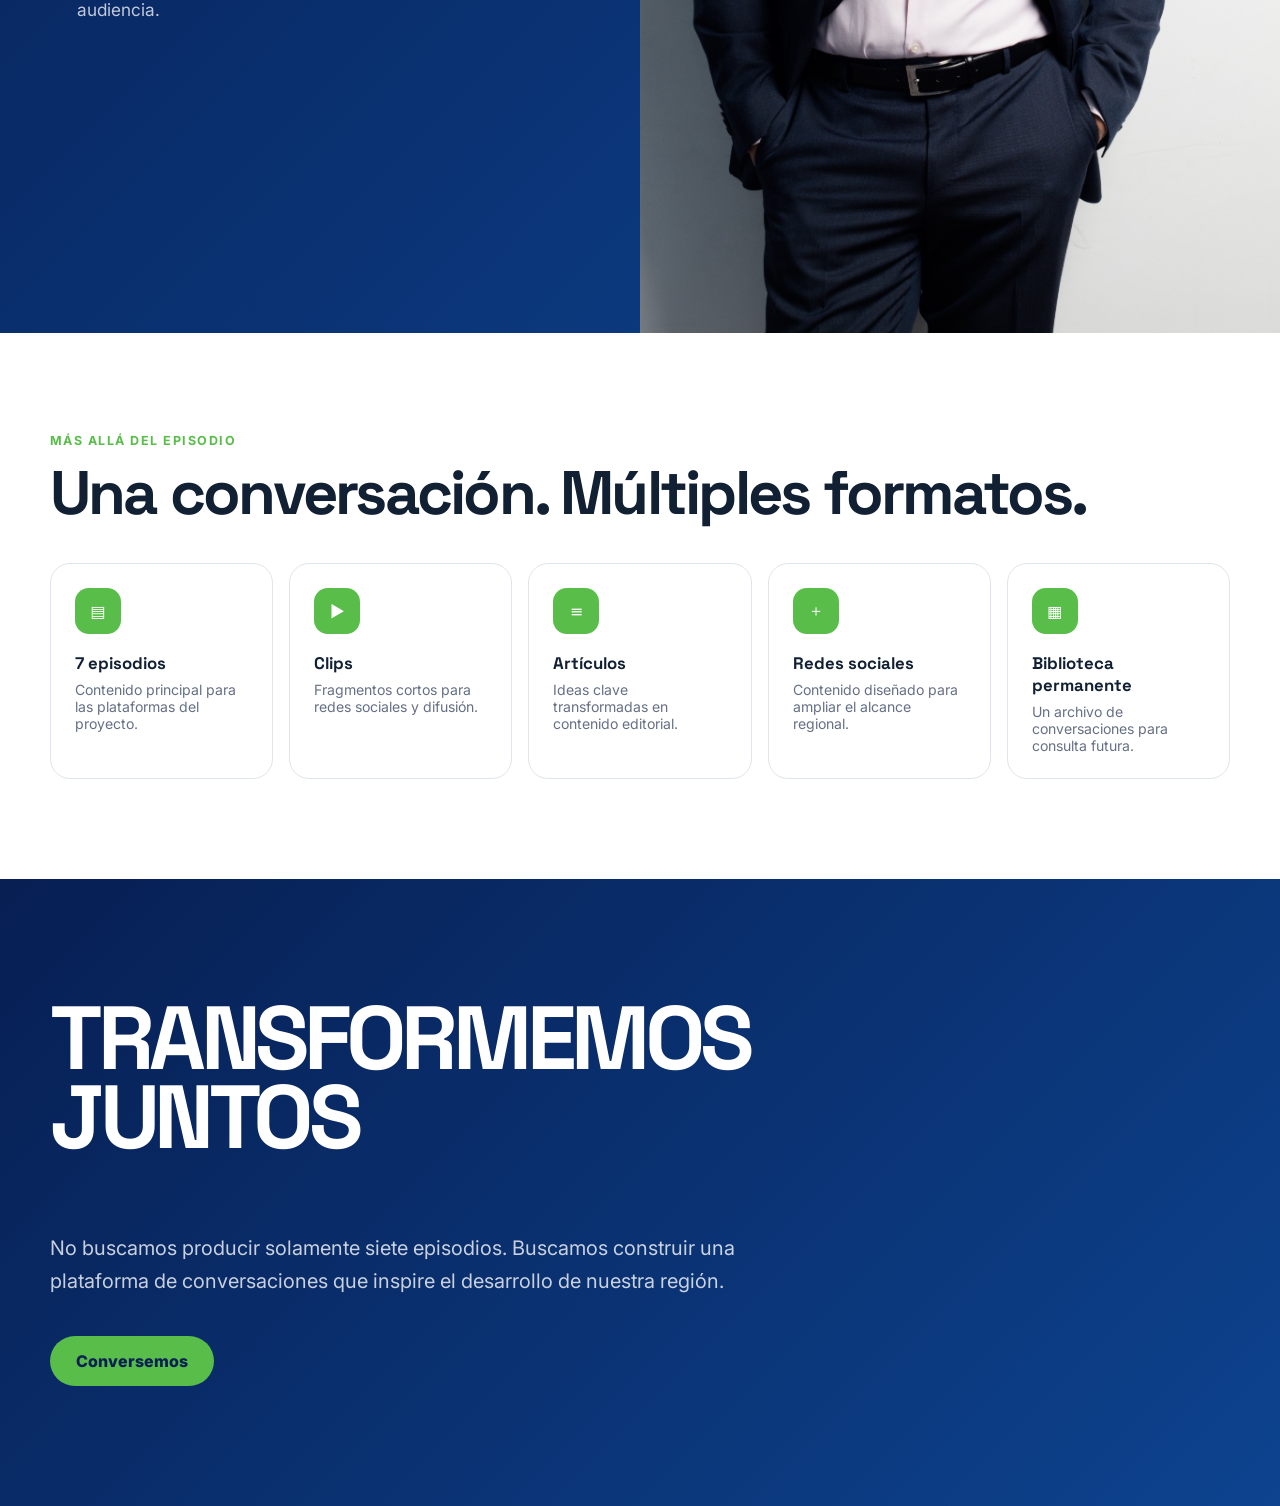
==== commit dcc423e0: "Update site address in the hero navigation" ====
--- a/index.html
+++ b/index.html
@@ -26,7 +26,7 @@
       <aside class="hero-nav" aria-label="Navegación principal">
         <div class="site-address">
           <span class="status-dot"></span>
-          transformemos.bcie.org
+          transformemos.bcie.org / Propuesta Conceptual
         </div>
 
         <button class="menu-toggle" type="button" aria-expanded="false" aria-controls="site-menu">
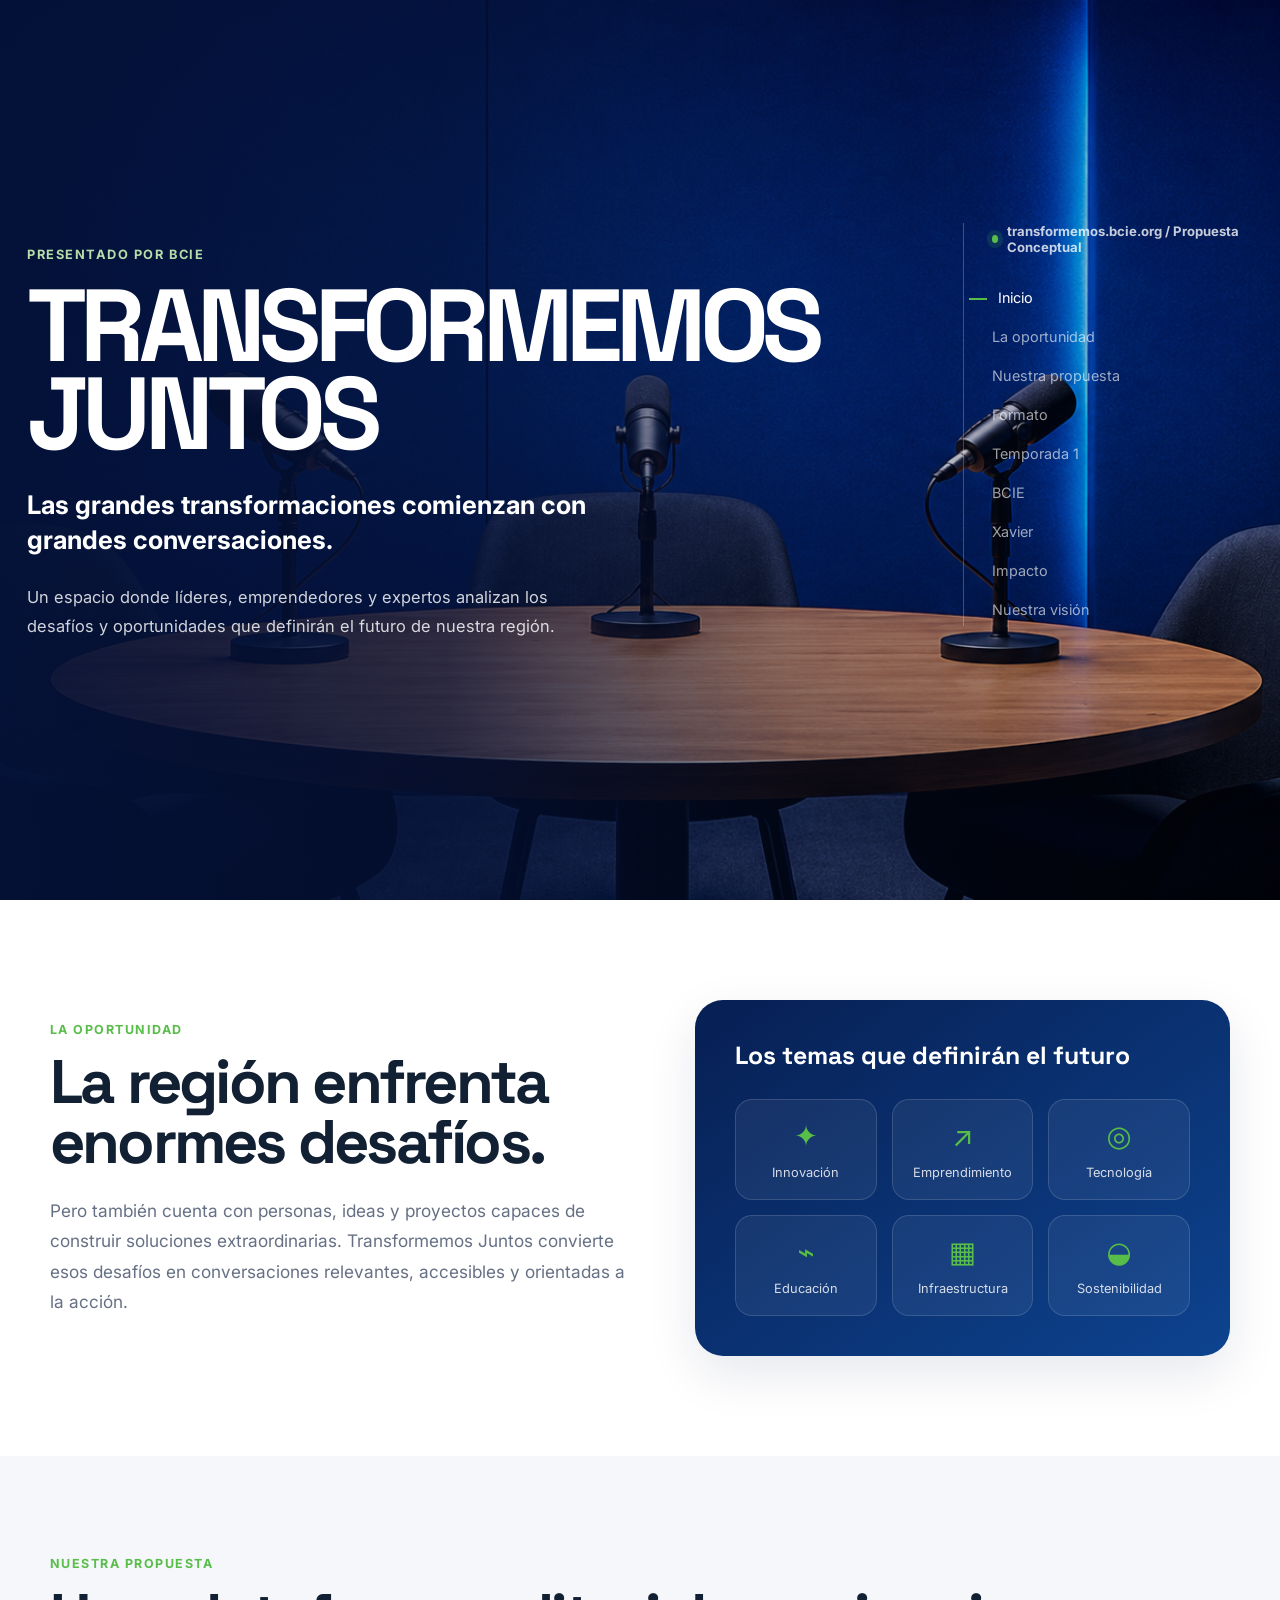
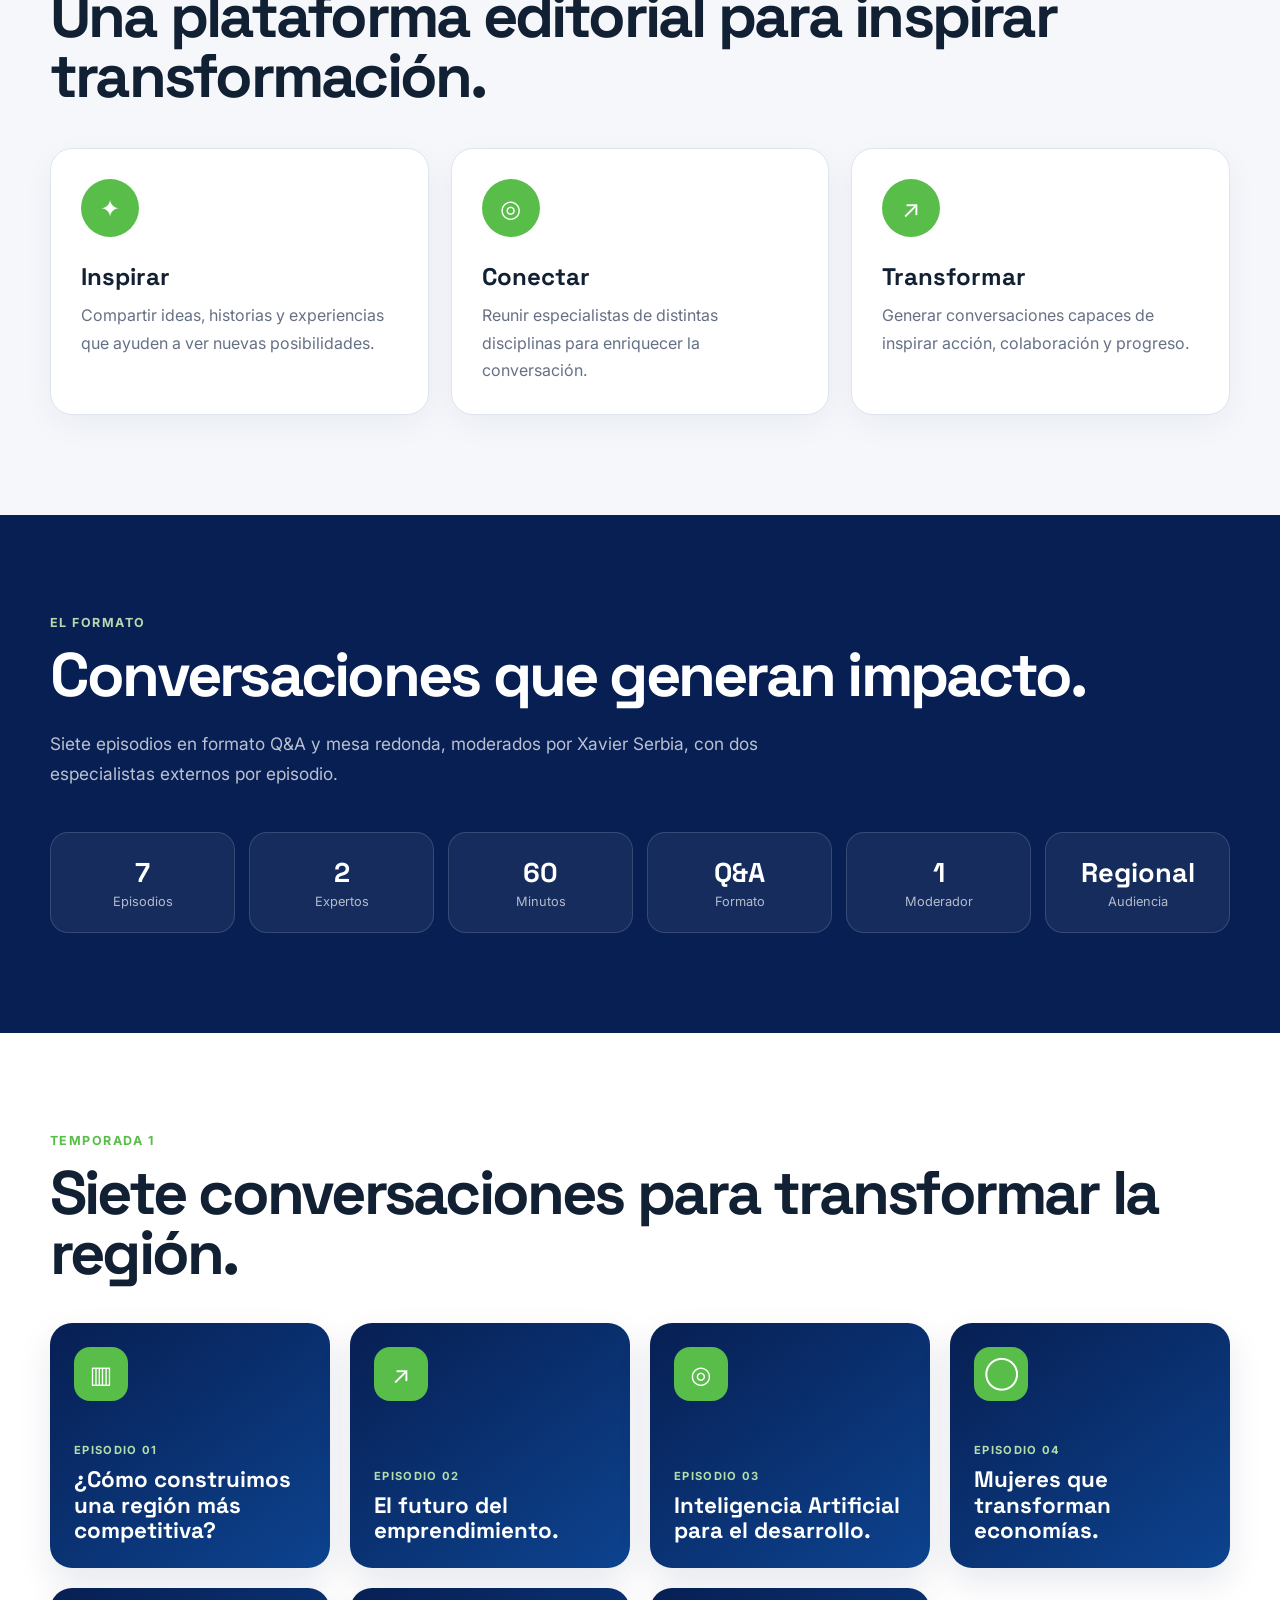
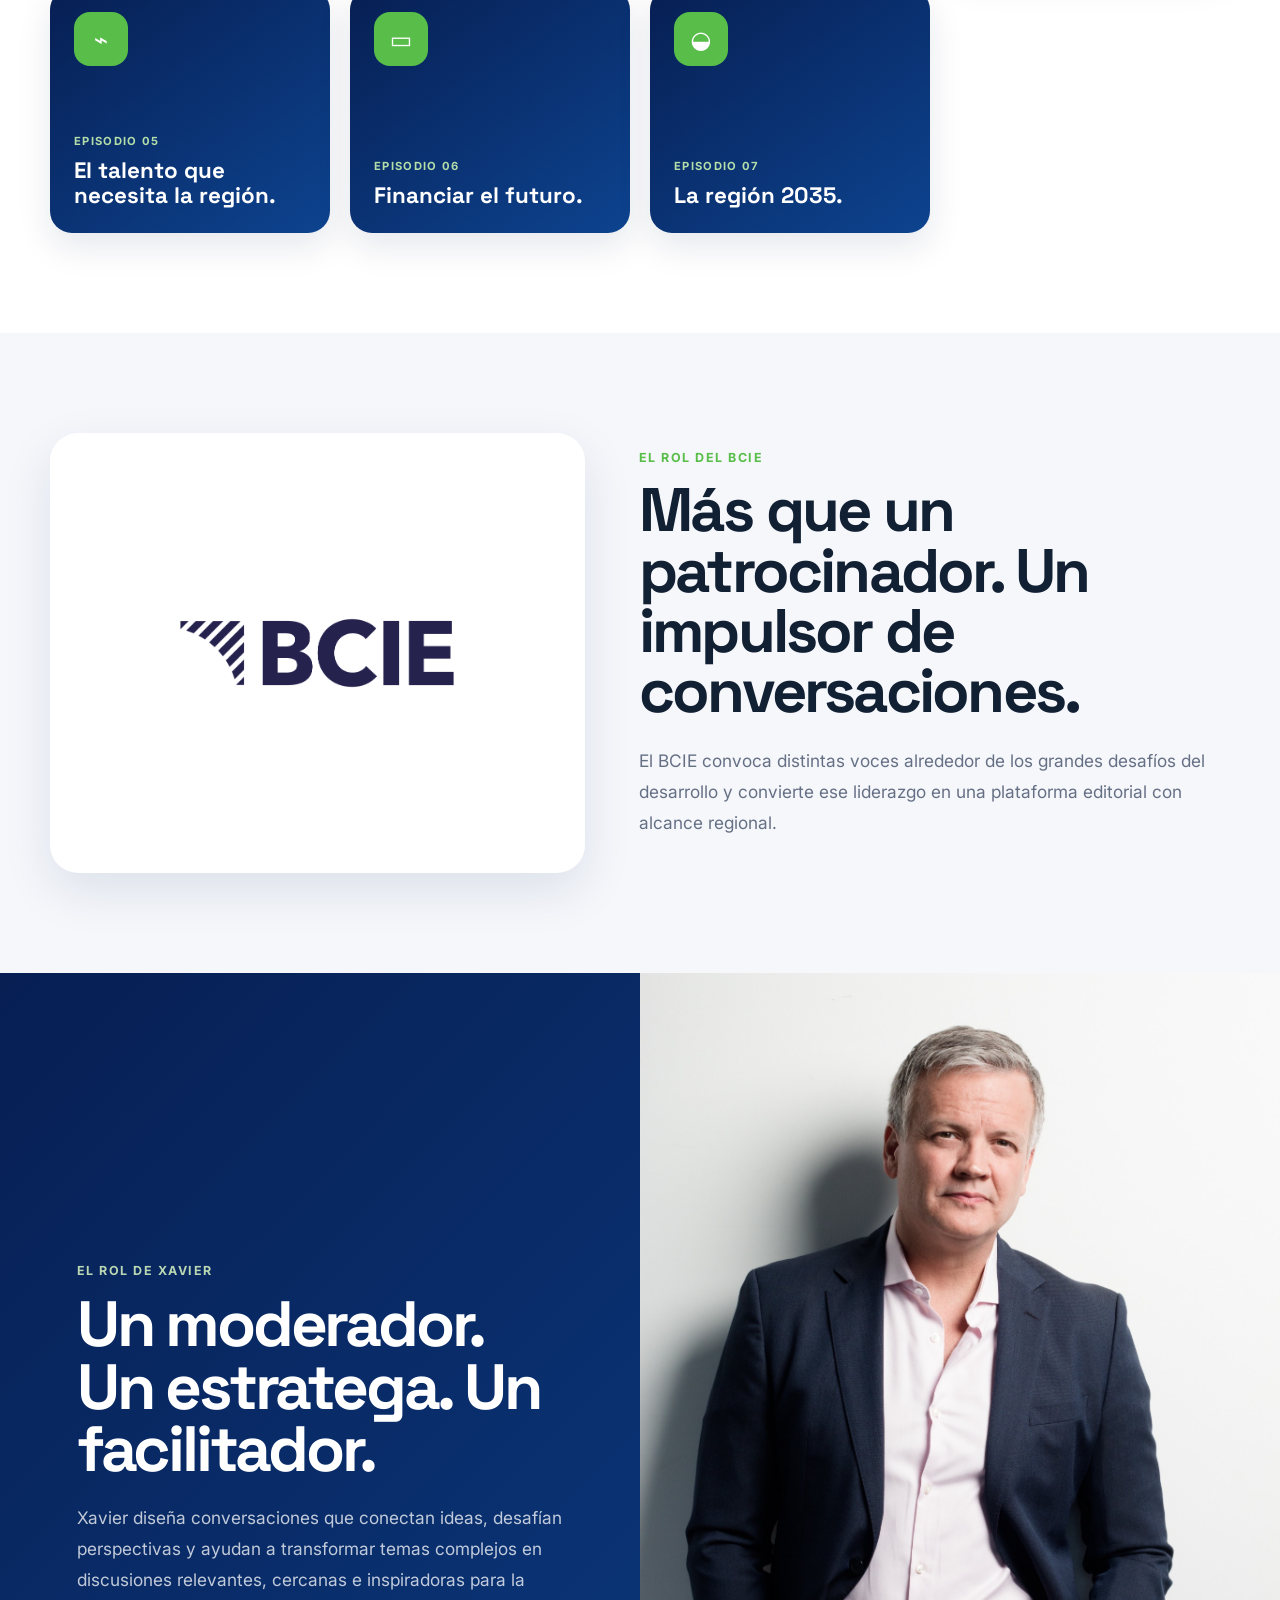
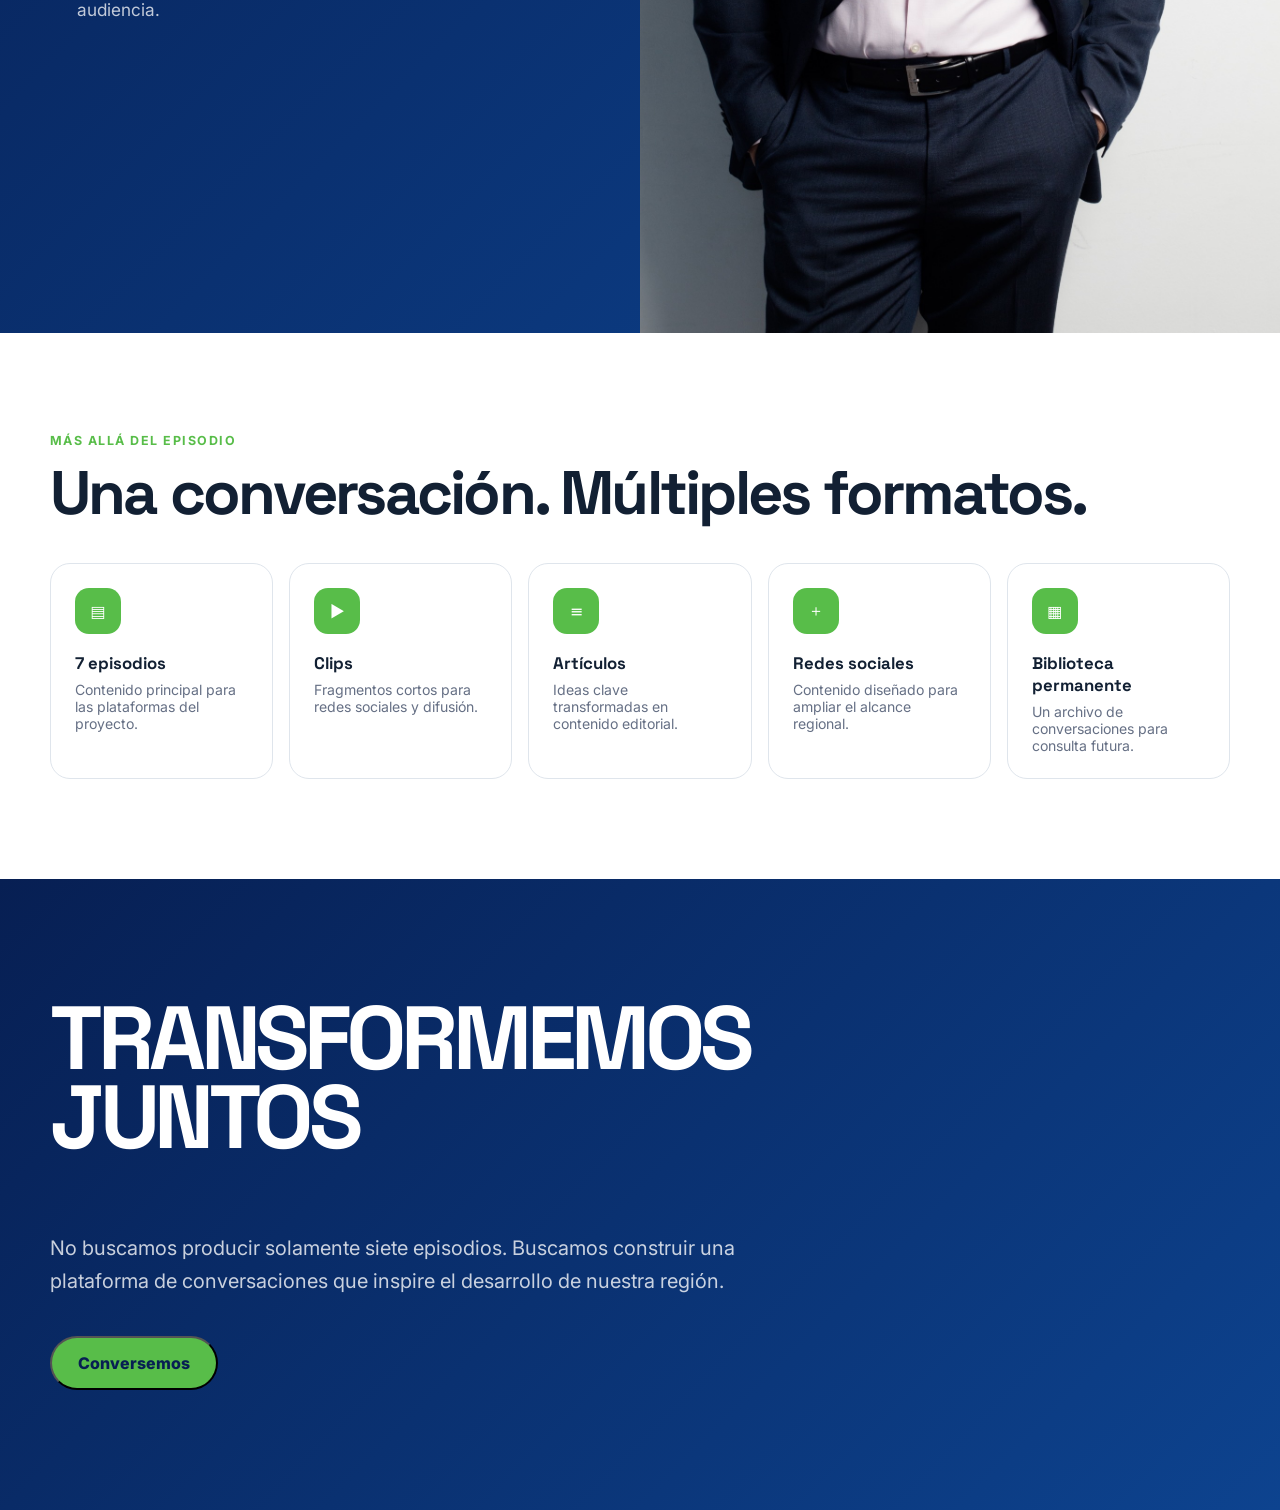
==== commit 27035943: "Replace link with button for call to action" ====
--- a/index.html
+++ b/index.html
@@ -197,7 +197,7 @@
           No buscamos producir solamente siete episodios. Buscamos construir una plataforma de
           conversaciones que inspire el desarrollo de nuestra región.
         </p>
-        <a class="cta" href="mailto:contacto@bcie.org">Conversemos</a>
+       <button class="cta">Conversemos</button>
       </div>
     </section>
   </main>
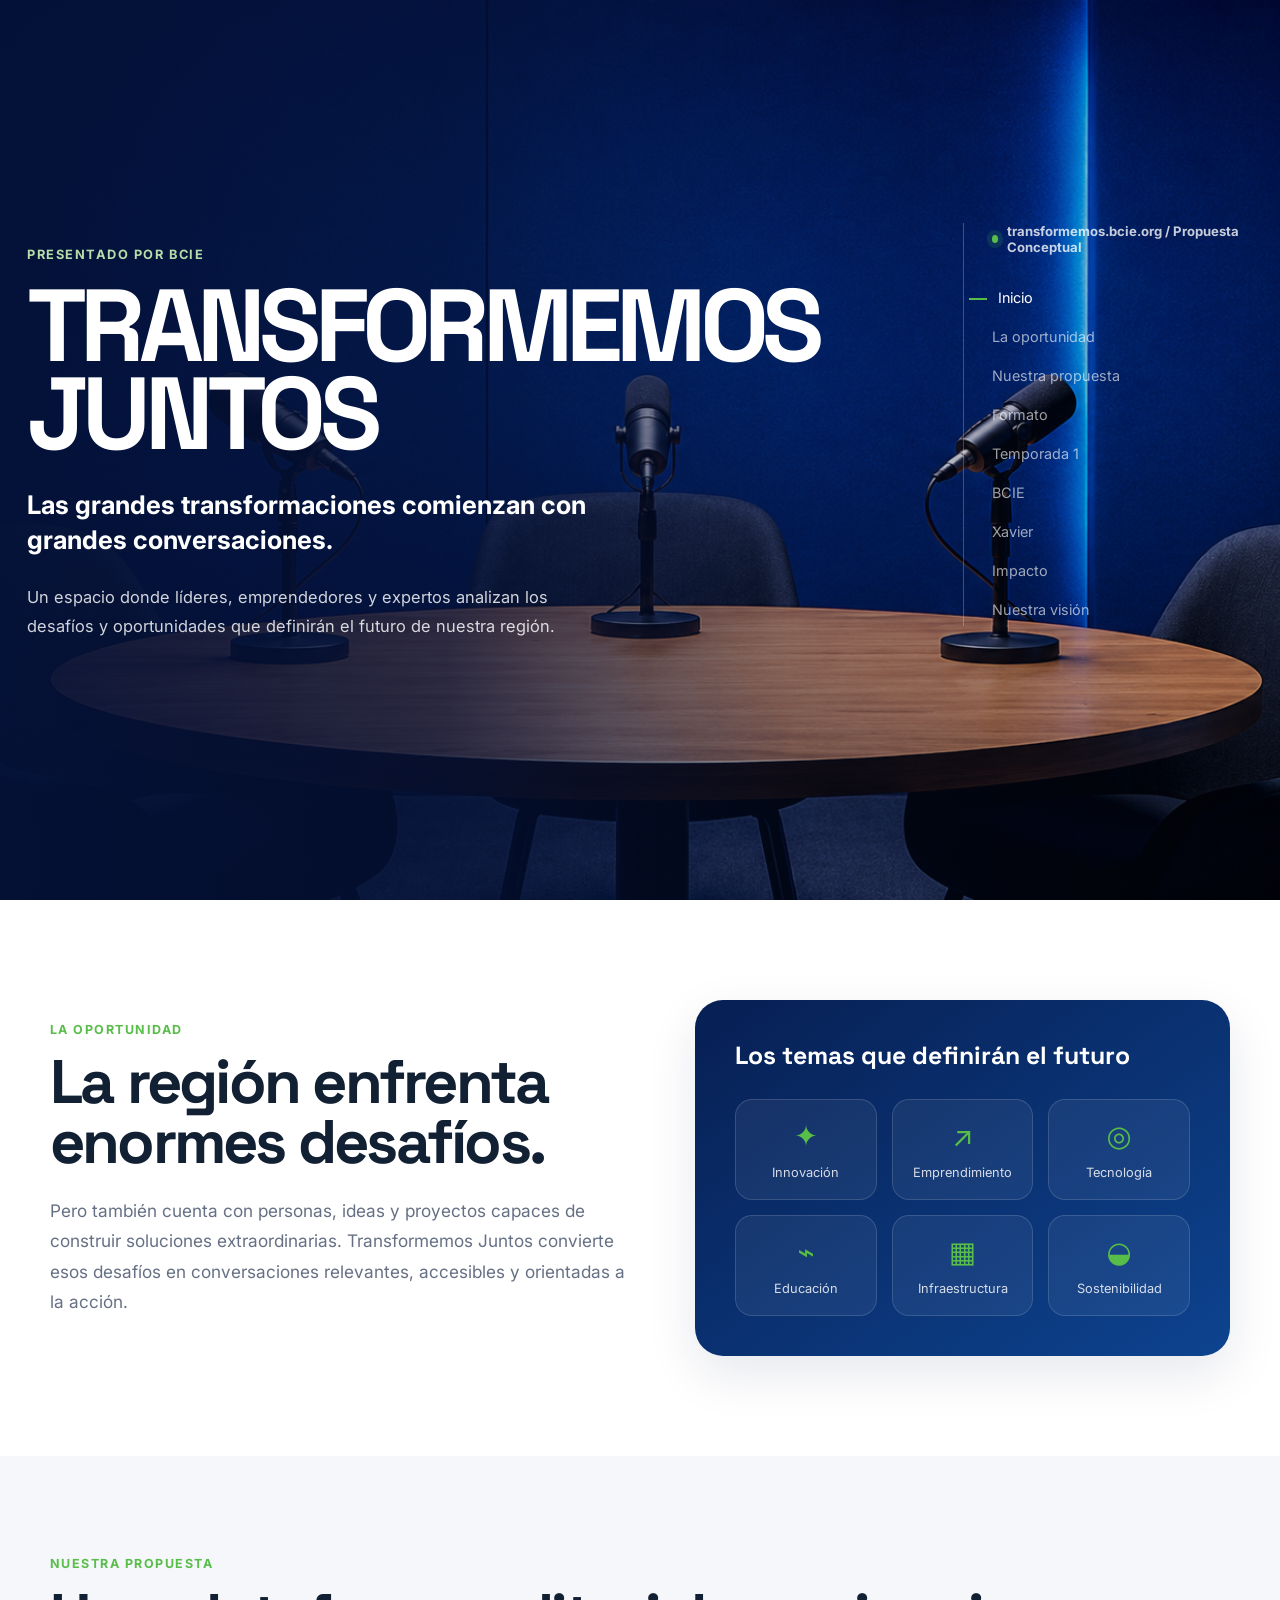
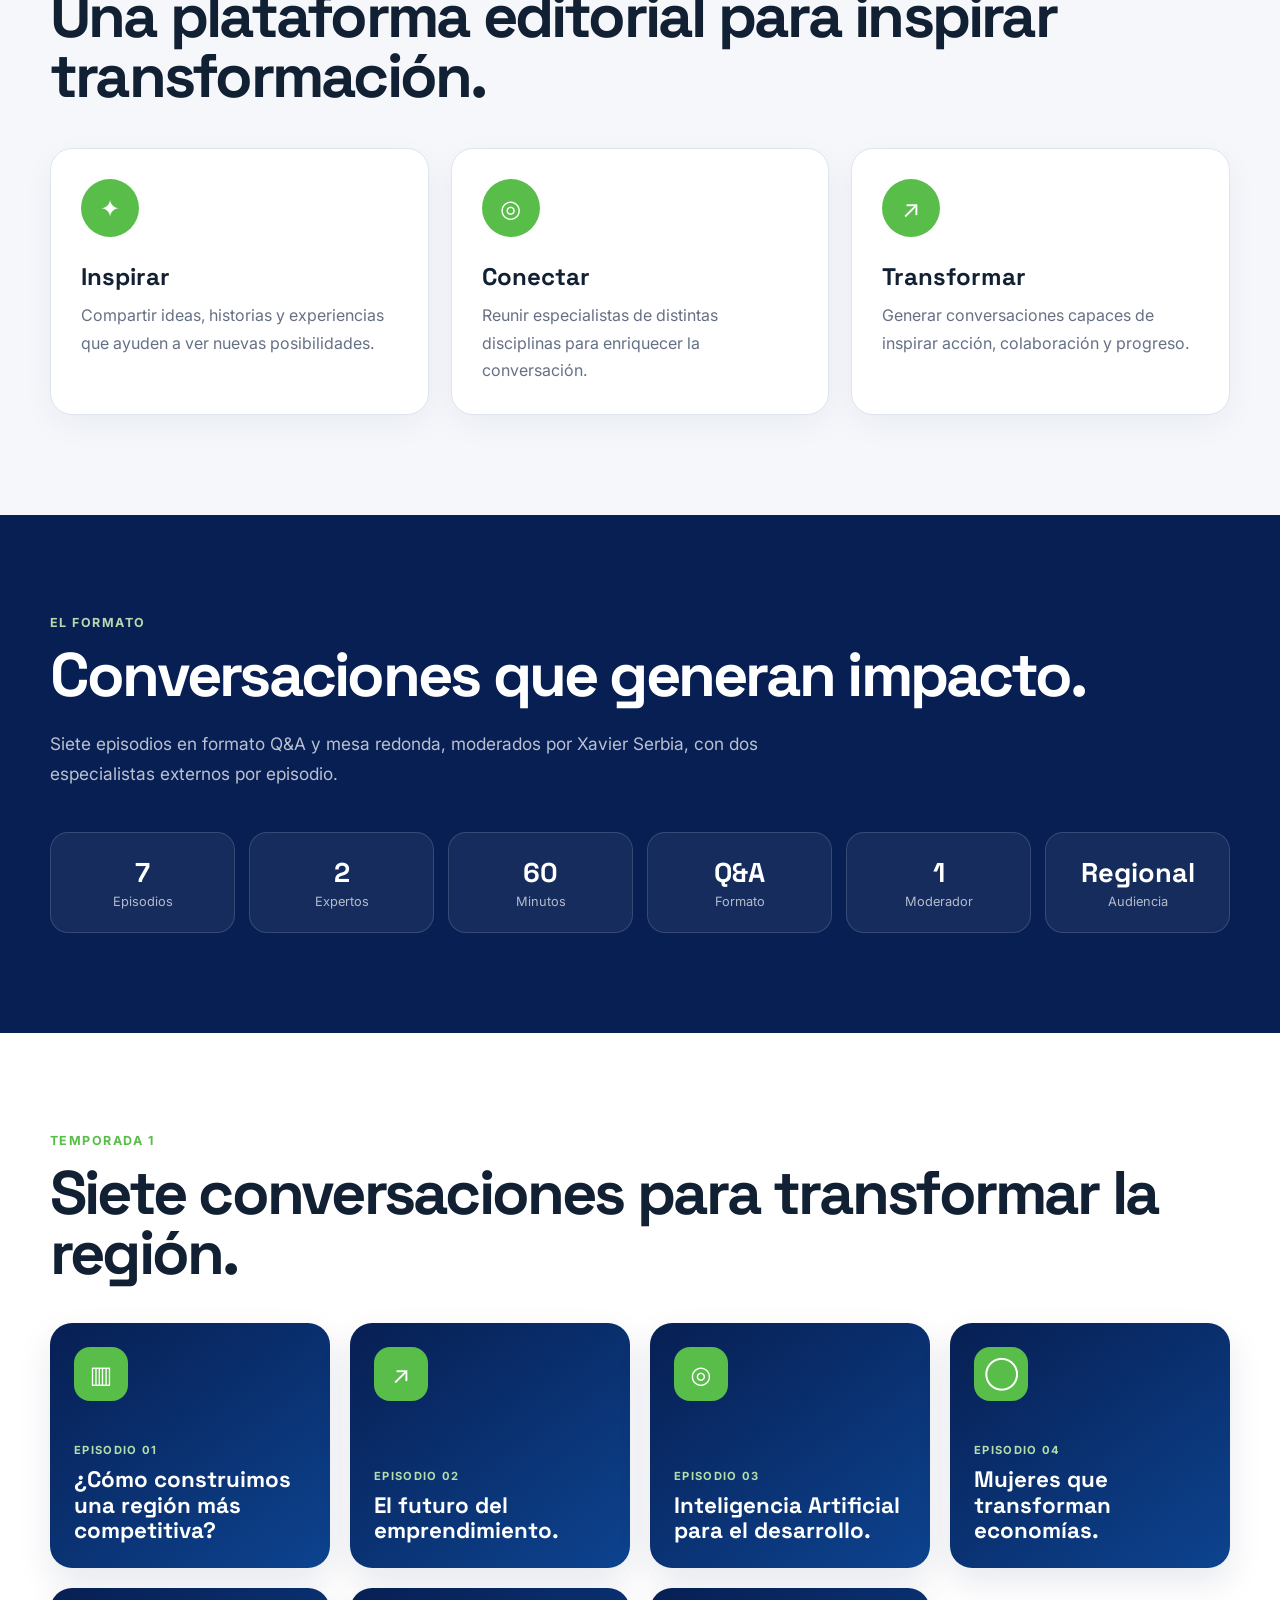
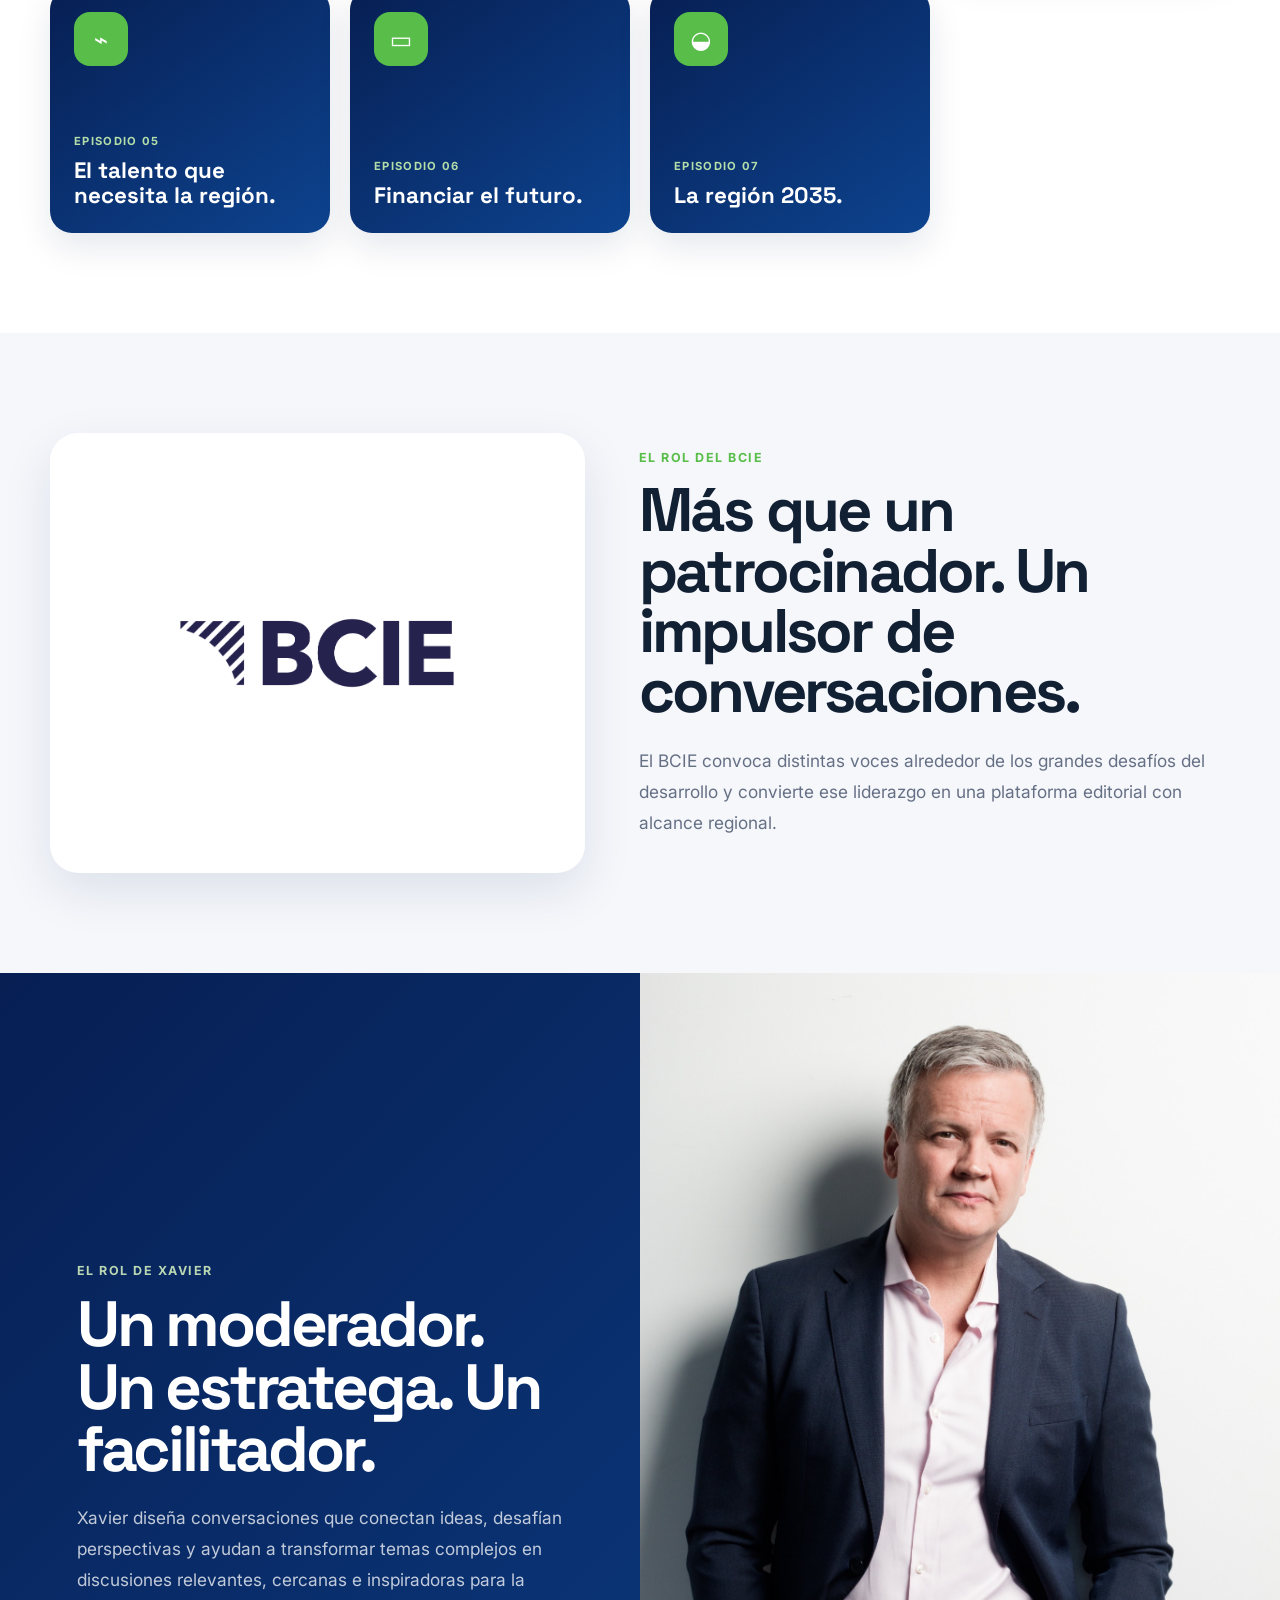
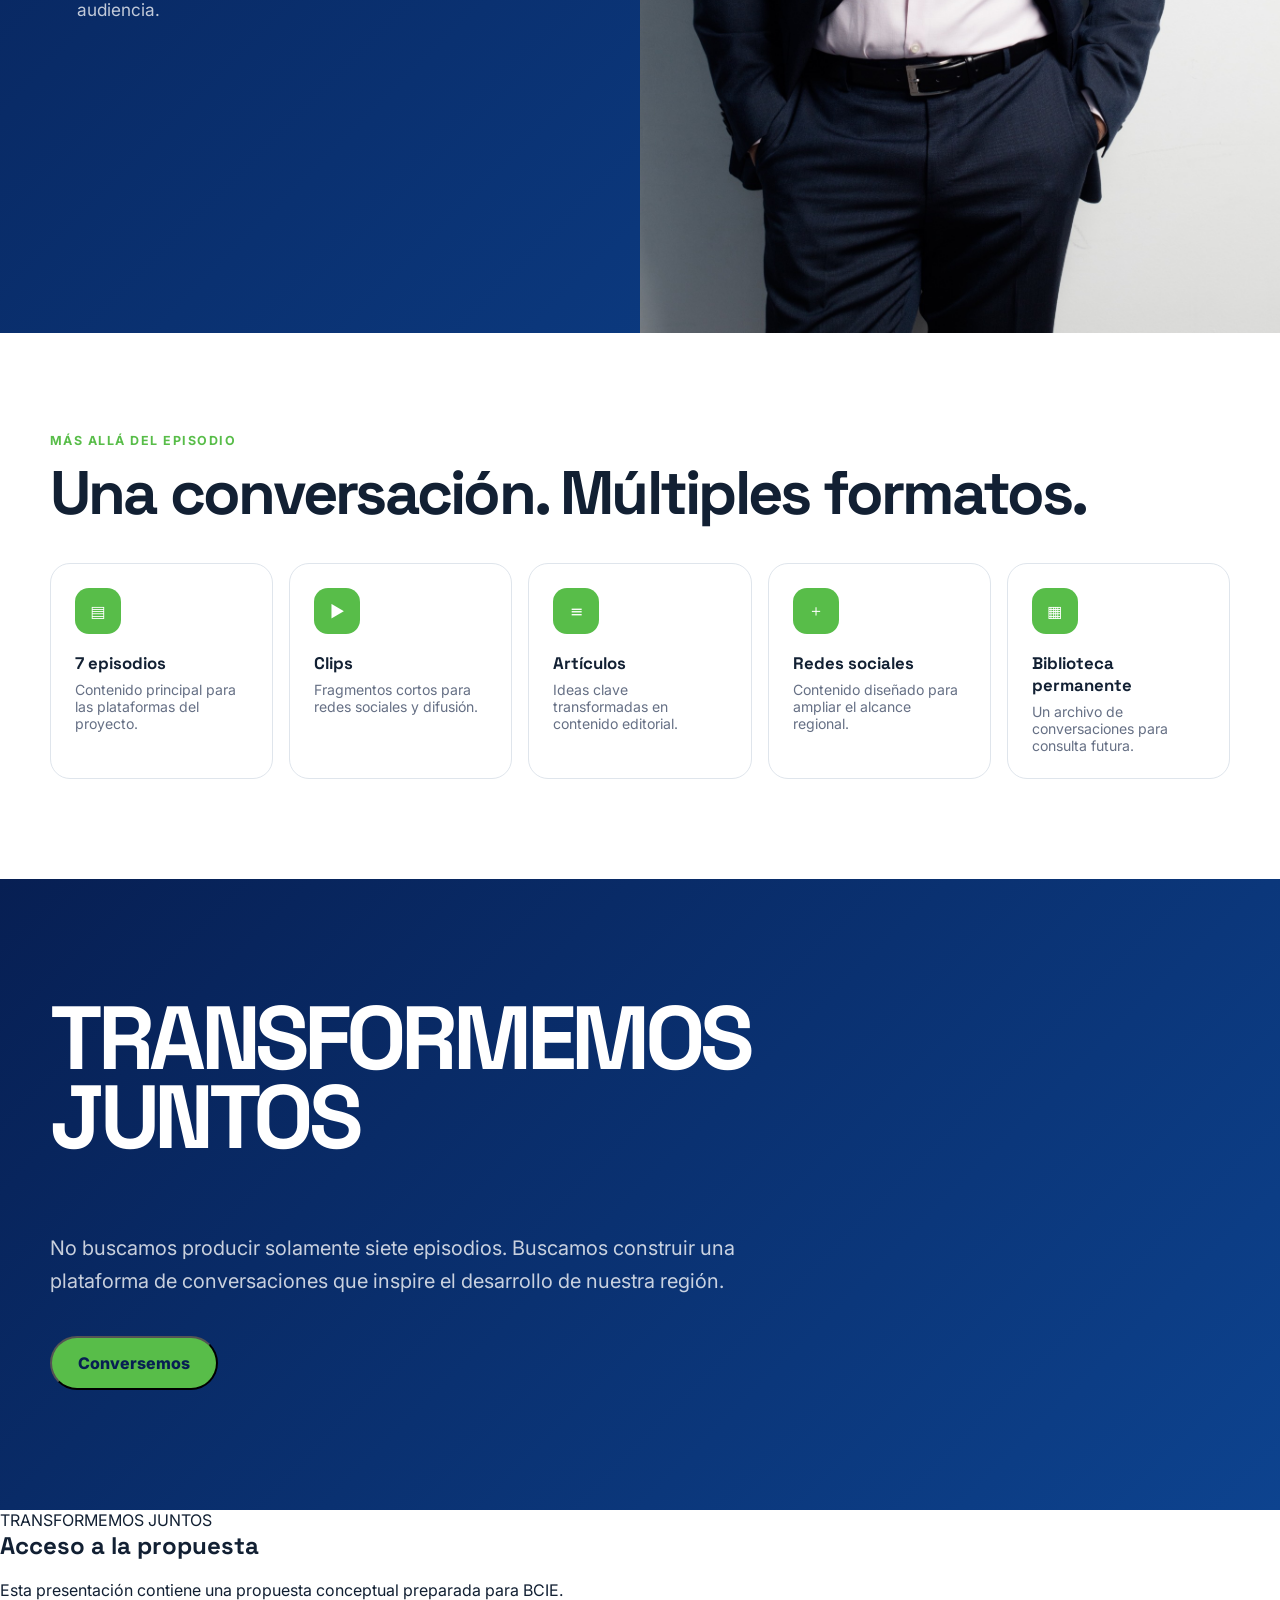
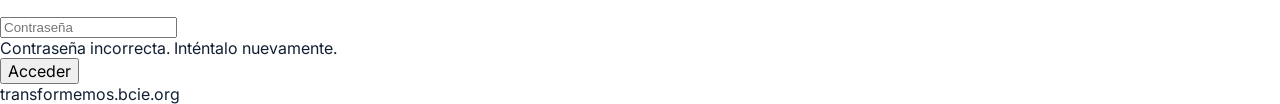
==== commit 0657726b: "Update index.html" ====
--- a/index.html
+++ b/index.html
@@ -204,4 +204,40 @@
 
   <script src="script.js"></script>
 </body>
+  <div class="password-gate" id="passwordGate">
+  <div class="password-card">
+    <div class="password-brand">TRANSFORMEMOS JUNTOS</div>
+
+    <h2>Acceso a la propuesta</h2>
+
+    <p>
+      Esta presentación contiene una propuesta conceptual
+      preparada para BCIE.
+    </p>
+
+    <form id="passwordForm">
+      <div class="password-field">
+        <input
+          type="password"
+          id="passwordInput"
+          placeholder="Contraseña"
+          autocomplete="current-password"
+          required
+        >
+      </div>
+
+      <div class="password-error" id="passwordError">
+        Contraseña incorrecta. Inténtalo nuevamente.
+      </div>
+
+      <button type="submit" class="password-button">
+        Acceder
+      </button>
+    </form>
+
+    <div class="password-footer">
+      transformemos.bcie.org
+    </div>
+  </div>
+</div>
 </html>
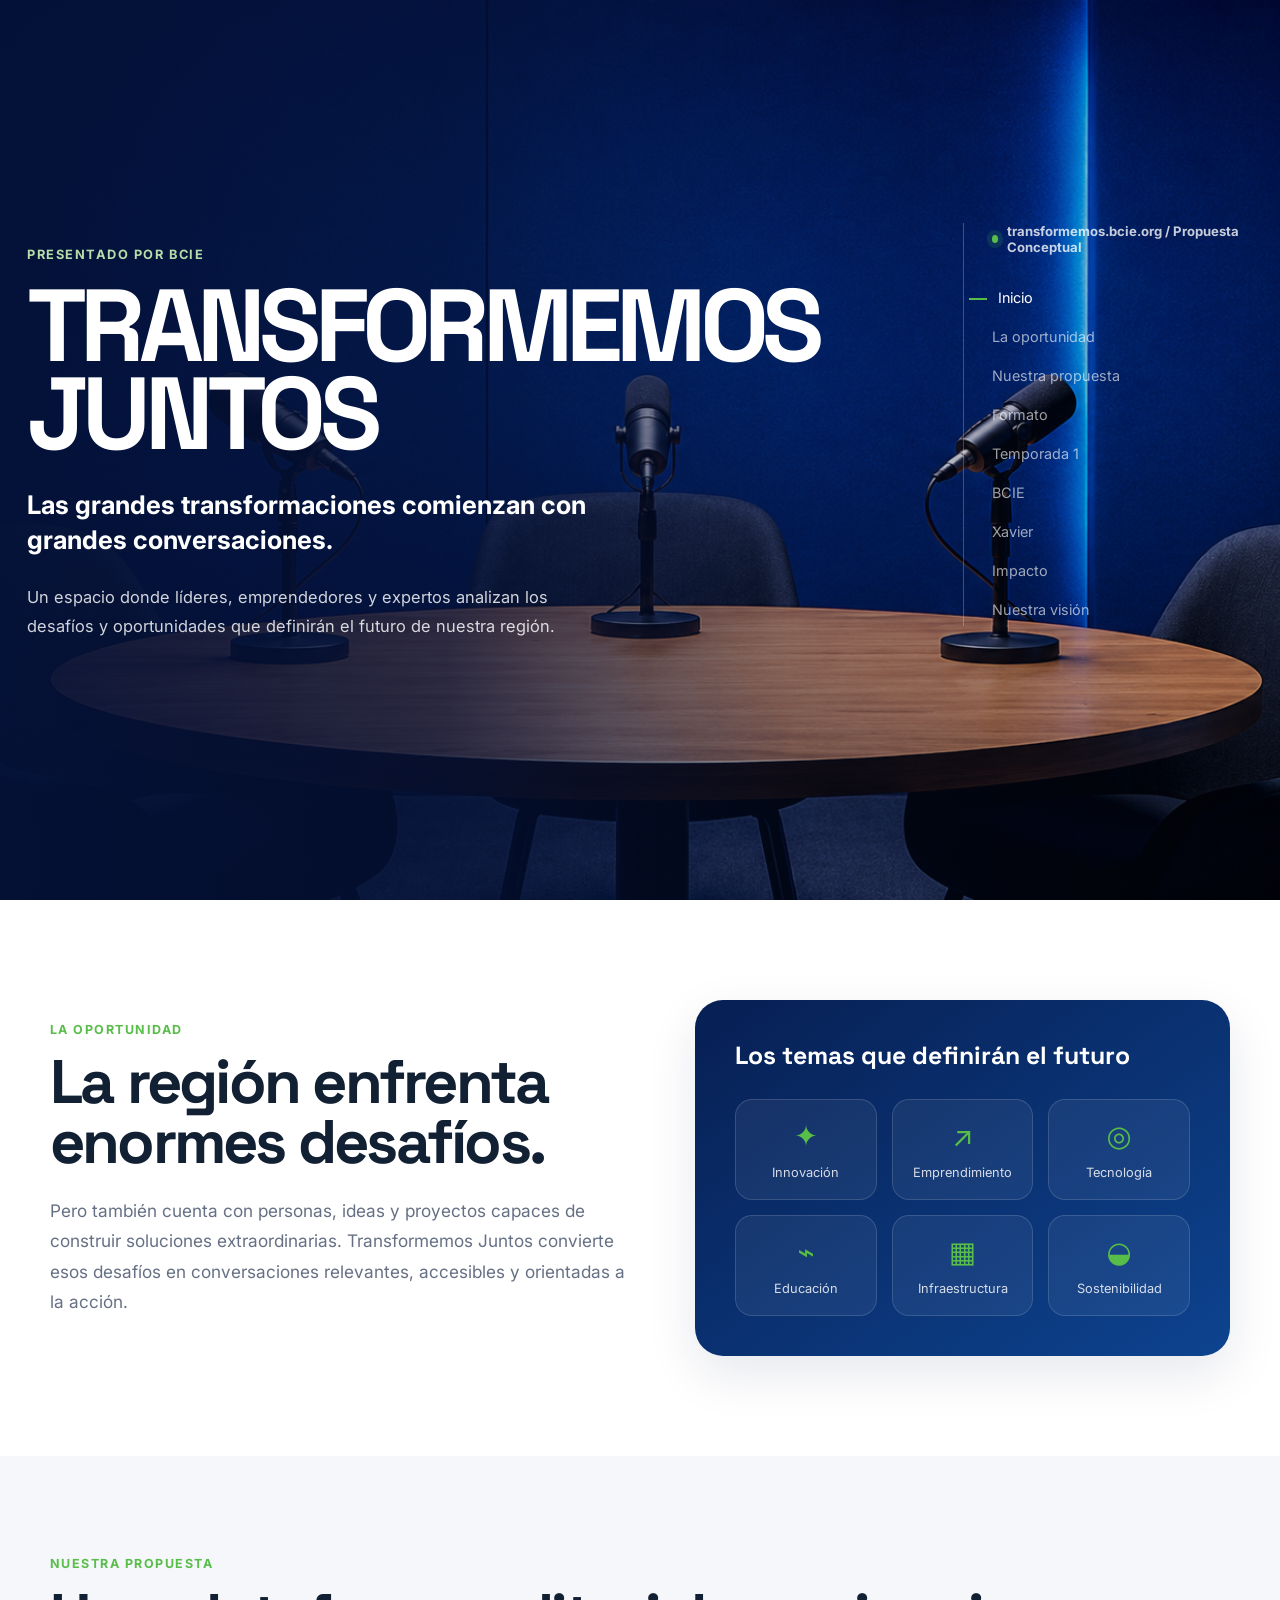
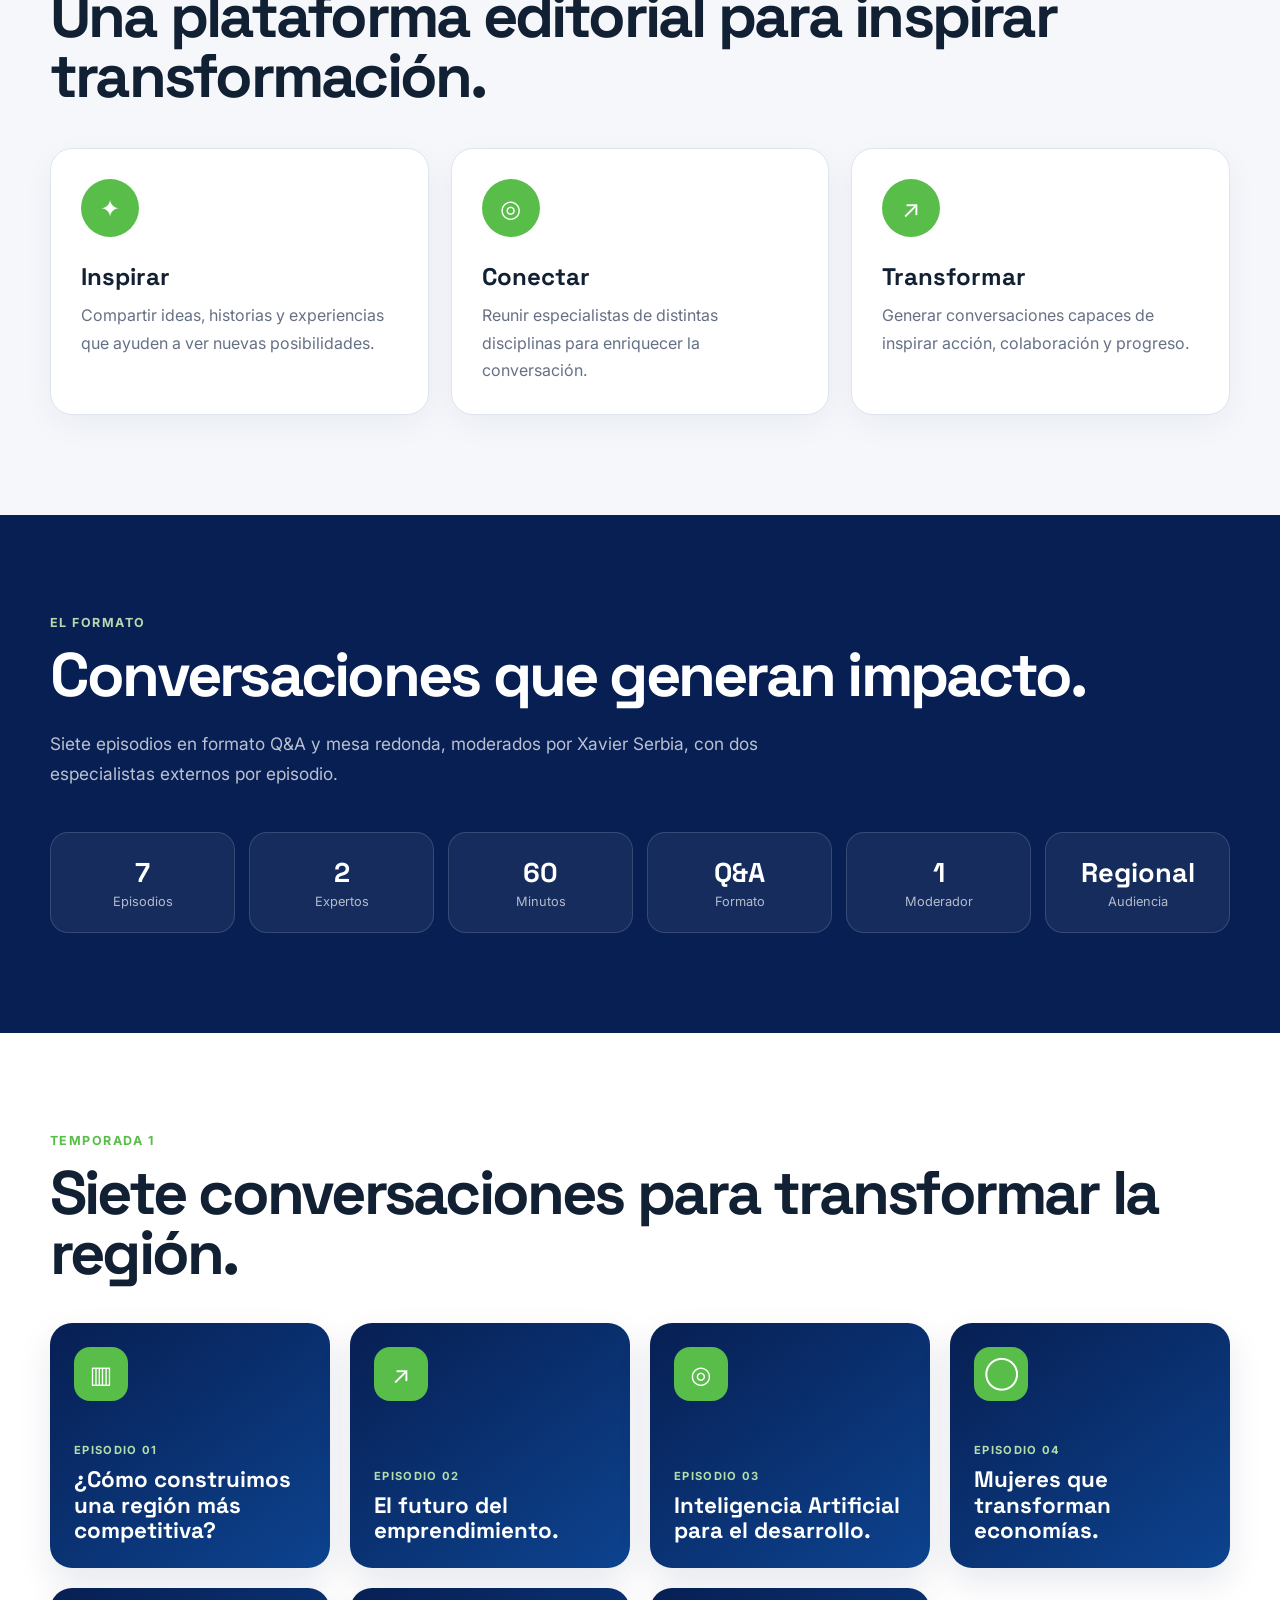
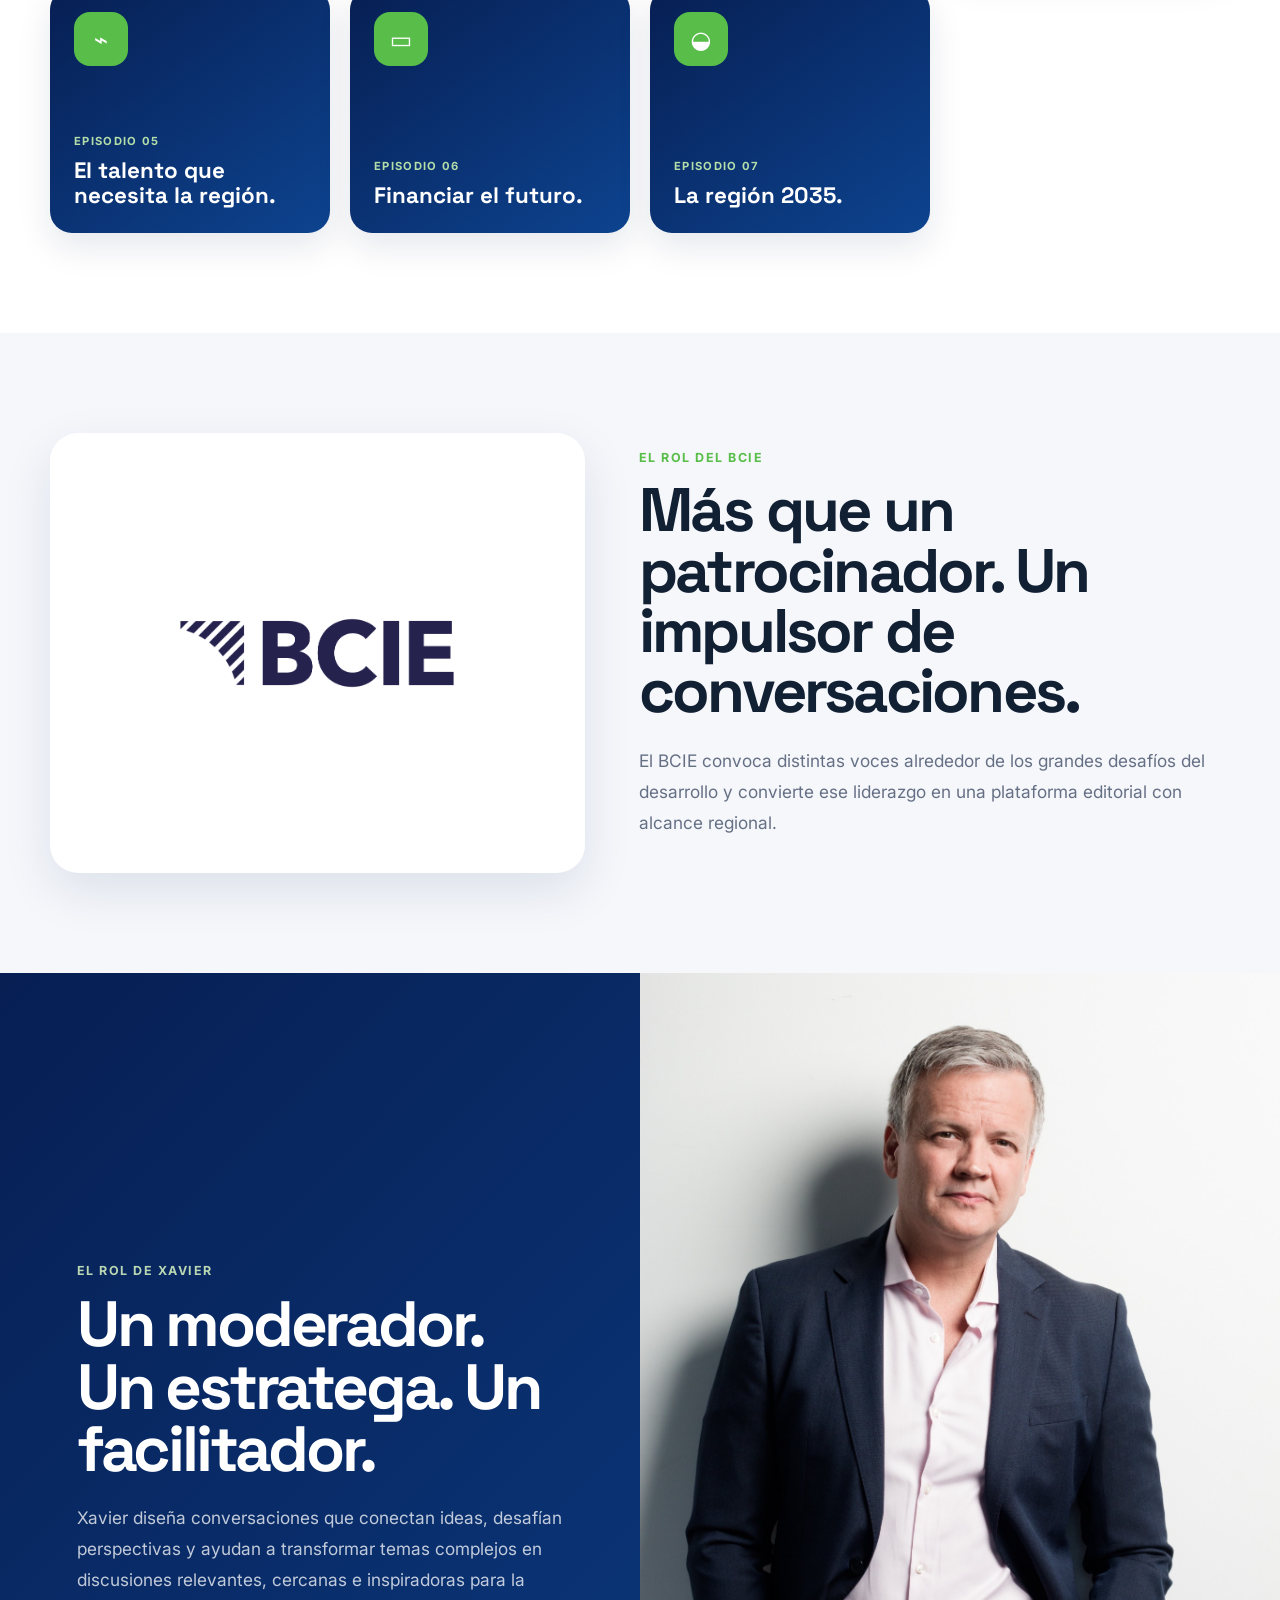
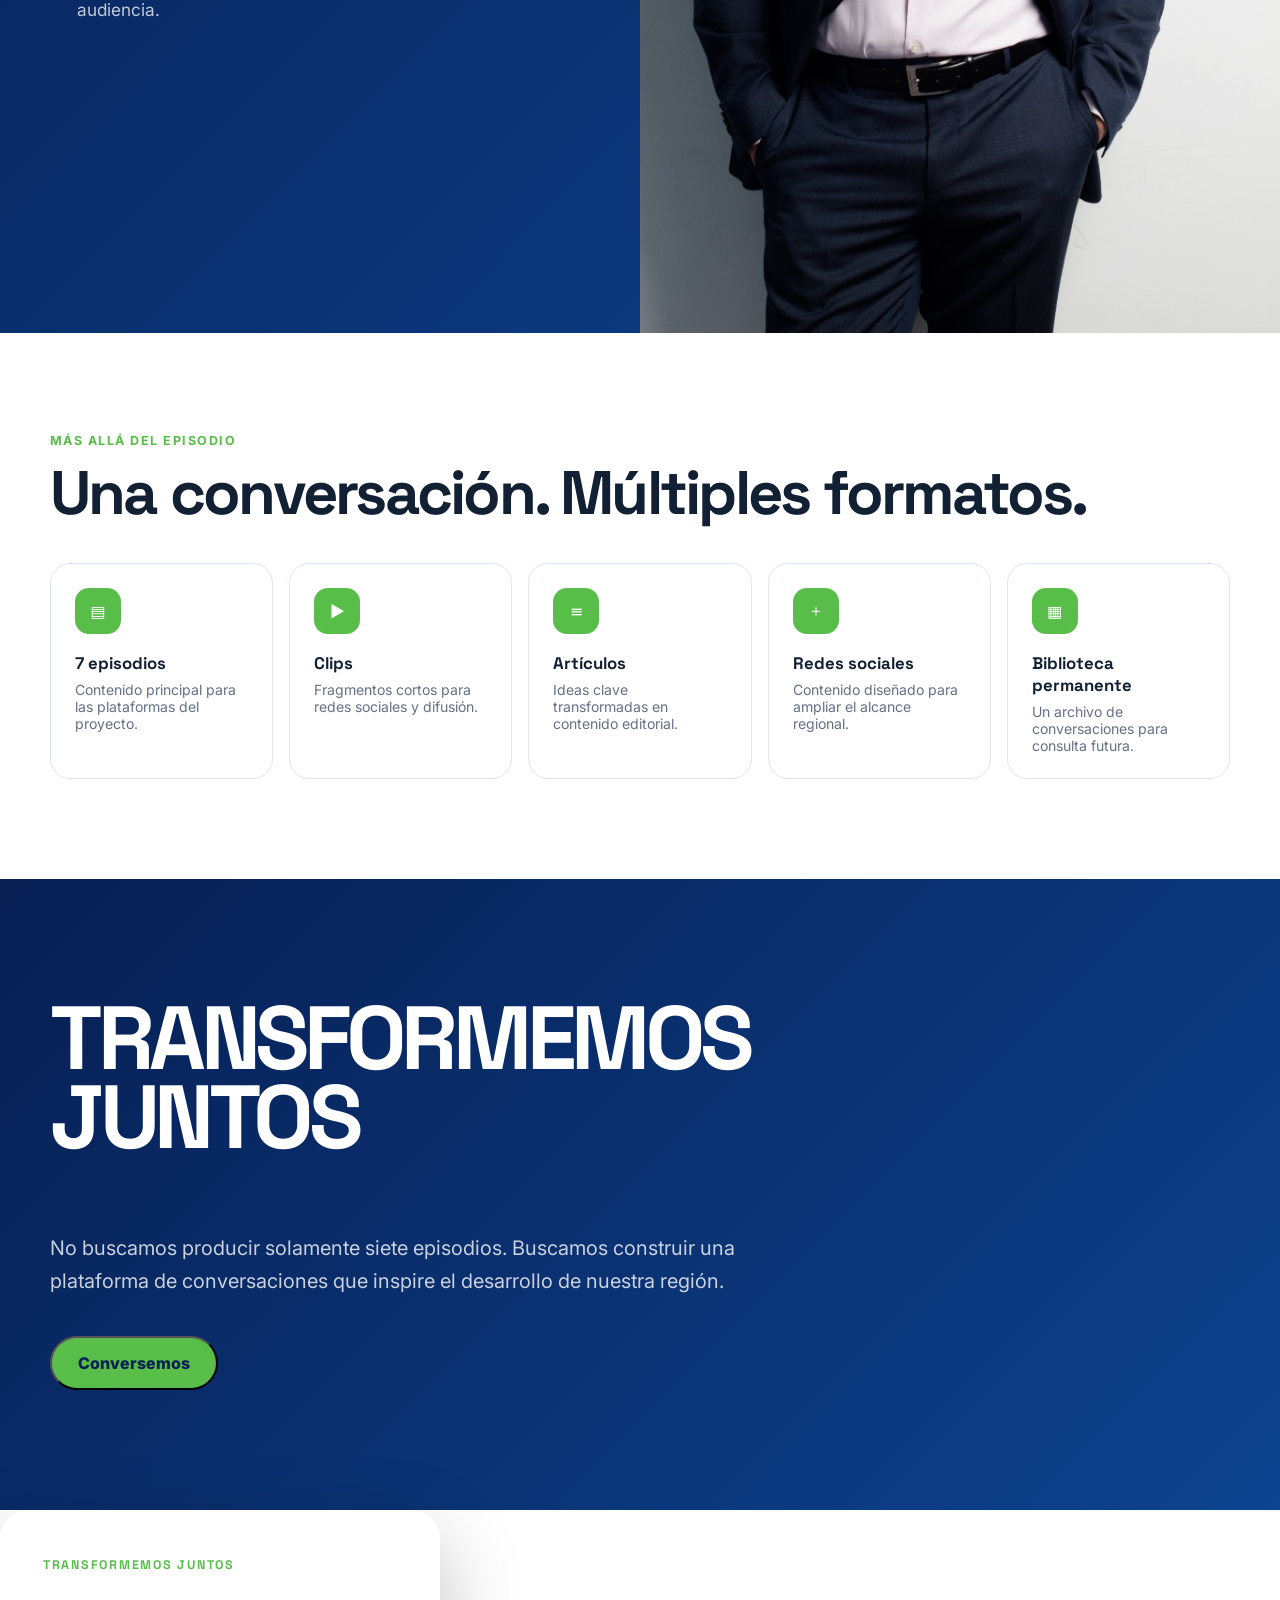
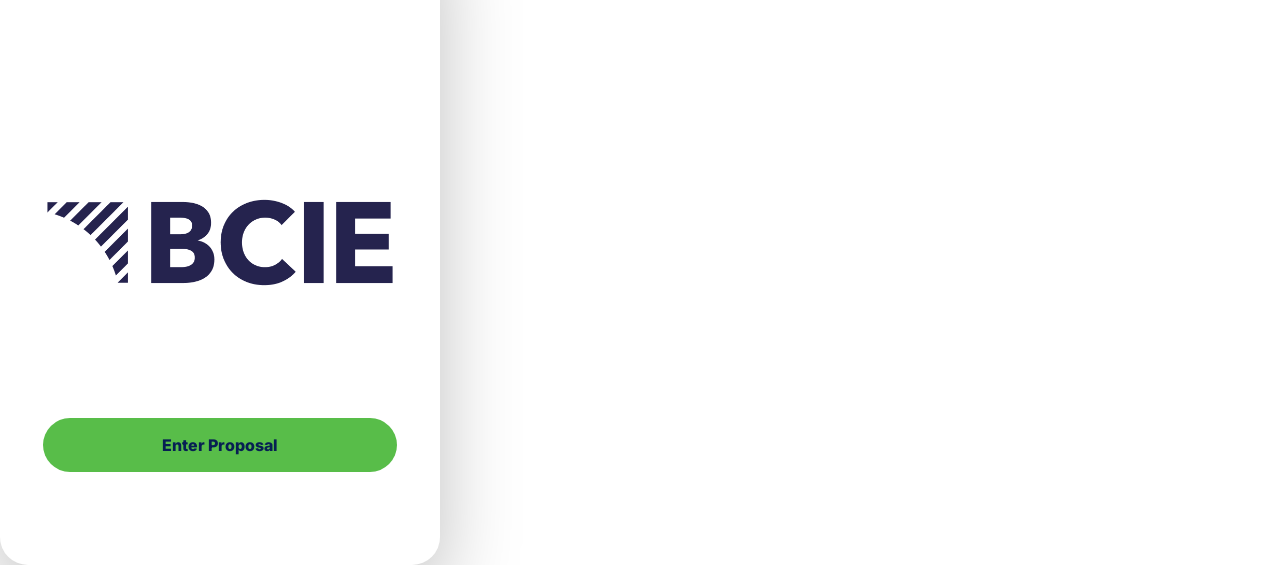
==== commit fccbbf82: "Refactor password section in index.html" ====
--- a/index.html
+++ b/index.html
@@ -204,40 +204,61 @@
 
   <script src="script.js"></script>
 </body>
-  <div class="password-gate" id="passwordGate">
-  <div class="password-card">
-    <div class="password-brand">TRANSFORMEMOS JUNTOS</div>
-
-    <h2>Acceso a la propuesta</h2>
-
-    <p>
-      Esta presentación contiene una propuesta conceptual
-      preparada para BCIE.
+<div class="password-card">
+
+    <div class="password-brand">
+        TRANSFORMEMOS JUNTOS
+    </div>
+
+    <div class="proposal-label">
+        Concept Proposal
+    </div>
+
+    <h2>Acceso privado</h2>
+
+    <p class="prepared-for">
+        Prepared exclusively for
     </p>
 
+    <img
+        src="./images/logo-bcie-transparencia-hfes.png"
+        alt="BCIE"
+        class="password-logo">
+
     <form id="passwordForm">
-      <div class="password-field">
-        <input
-          type="password"
-          id="passwordInput"
-          placeholder="Contraseña"
-          autocomplete="current-password"
-          required
-        >
-      </div>
-
-      <div class="password-error" id="passwordError">
-        Contraseña incorrecta. Inténtalo nuevamente.
-      </div>
-
-      <button type="submit" class="password-button">
-        Acceder
-      </button>
+
+        <div class="password-field">
+
+            <input
+                type="password"
+                id="passwordInput"
+                placeholder="Password"
+                autocomplete="current-password"
+                required>
+
+        </div>
+
+        <div
+            class="password-error"
+            id="passwordError">
+
+            Incorrect password.
+
+        </div>
+
+        <button
+            type="submit"
+            class="password-button">
+
+            Enter Proposal
+
+        </button>
+
     </form>
 
     <div class="password-footer">
-      transformemos.bcie.org
-    </div>
-  </div>
+        transformemos.bcie.org
+    </div>
+
 </div>
 </html>
--- a/style.css
+++ b/style.css
@@ -153,3 +153,182 @@
   .mini-grid,.stats,.episodes-grid,.ecosystem-grid{grid-template-columns:1fr}
   .site-address{font-size:.72rem}
 }
+/* =========================
+   PASSWORD GATE
+   ========================= */
+
+body.locked{
+  overflow:hidden;
+}
+
+.password-gate{
+  position:fixed;
+  inset:0;
+  z-index:99999;
+
+  display:flex;
+  align-items:center;
+  justify-content:center;
+
+  padding:24px;
+
+  background:
+    linear-gradient(
+      135deg,
+      rgba(4,17,55,.97),
+      rgba(13,67,143,.94)
+    );
+
+  opacity:1;
+  visibility:visible;
+
+  transition:
+    opacity .5s ease,
+    visibility .5s ease;
+}
+
+.password-gate.unlocked{
+  opacity:0;
+  visibility:hidden;
+  pointer-events:none;
+}
+
+.password-card{
+  width:min(440px,100%);
+
+  padding:46px 42px;
+
+  border:1px solid rgba(255,255,255,.12);
+  border-radius:28px;
+
+  background:rgba(255,255,255,.07);
+
+  box-shadow:
+    0 30px 80px rgba(0,0,0,.25);
+
+  backdrop-filter:blur(18px);
+  -webkit-backdrop-filter:blur(18px);
+
+  color:#fff;
+}
+
+.password-brand{
+  margin-bottom:42px;
+
+  color:var(--green);
+
+  font-family:"Space Grotesk",sans-serif;
+  font-size:.78rem;
+  font-weight:700;
+
+  letter-spacing:.14em;
+}
+
+.password-card h2{
+  margin-bottom:14px;
+
+  font-size:2.2rem;
+  line-height:1.05;
+
+  letter-spacing:-.035em;
+}
+
+.password-card p{
+  margin-bottom:30px;
+
+  color:rgba(255,255,255,.68);
+
+  line-height:1.7;
+}
+
+.password-field input{
+  width:100%;
+  height:56px;
+
+  padding:0 18px;
+
+  border:1px solid rgba(255,255,255,.20);
+  border-radius:14px;
+
+  outline:none;
+
+  background:rgba(255,255,255,.08);
+  color:#fff;
+
+  font-size:1rem;
+
+  transition:
+    border-color .2s ease,
+    background .2s ease;
+}
+
+.password-field input::placeholder{
+  color:rgba(255,255,255,.44);
+}
+
+.password-field input:focus{
+  border-color:var(--green);
+  background:rgba(255,255,255,.12);
+}
+
+.password-error{
+  display:none;
+
+  margin-top:11px;
+
+  color:#ffb3b3;
+
+  font-size:.84rem;
+}
+
+.password-error.show{
+  display:block;
+}
+
+.password-button{
+  width:100%;
+  height:54px;
+
+  margin-top:20px;
+
+  border:0;
+  border-radius:999px;
+
+  cursor:pointer;
+
+  background:var(--green);
+  color:var(--blue);
+
+  font-weight:800;
+
+  transition:
+    transform .2s ease,
+    background .2s ease;
+}
+
+.password-button:hover{
+  transform:translateY(-2px);
+  background:var(--green-light);
+}
+
+.password-footer{
+  margin-top:32px;
+
+  text-align:center;
+
+  color:rgba(255,255,255,.42);
+
+  font-size:.74rem;
+  letter-spacing:.04em;
+}
+
+@media(max-width:560px){
+
+  .password-card{
+    padding:38px 25px;
+  }
+
+  .password-card h2{
+    font-size:1.9rem;
+  }
+}
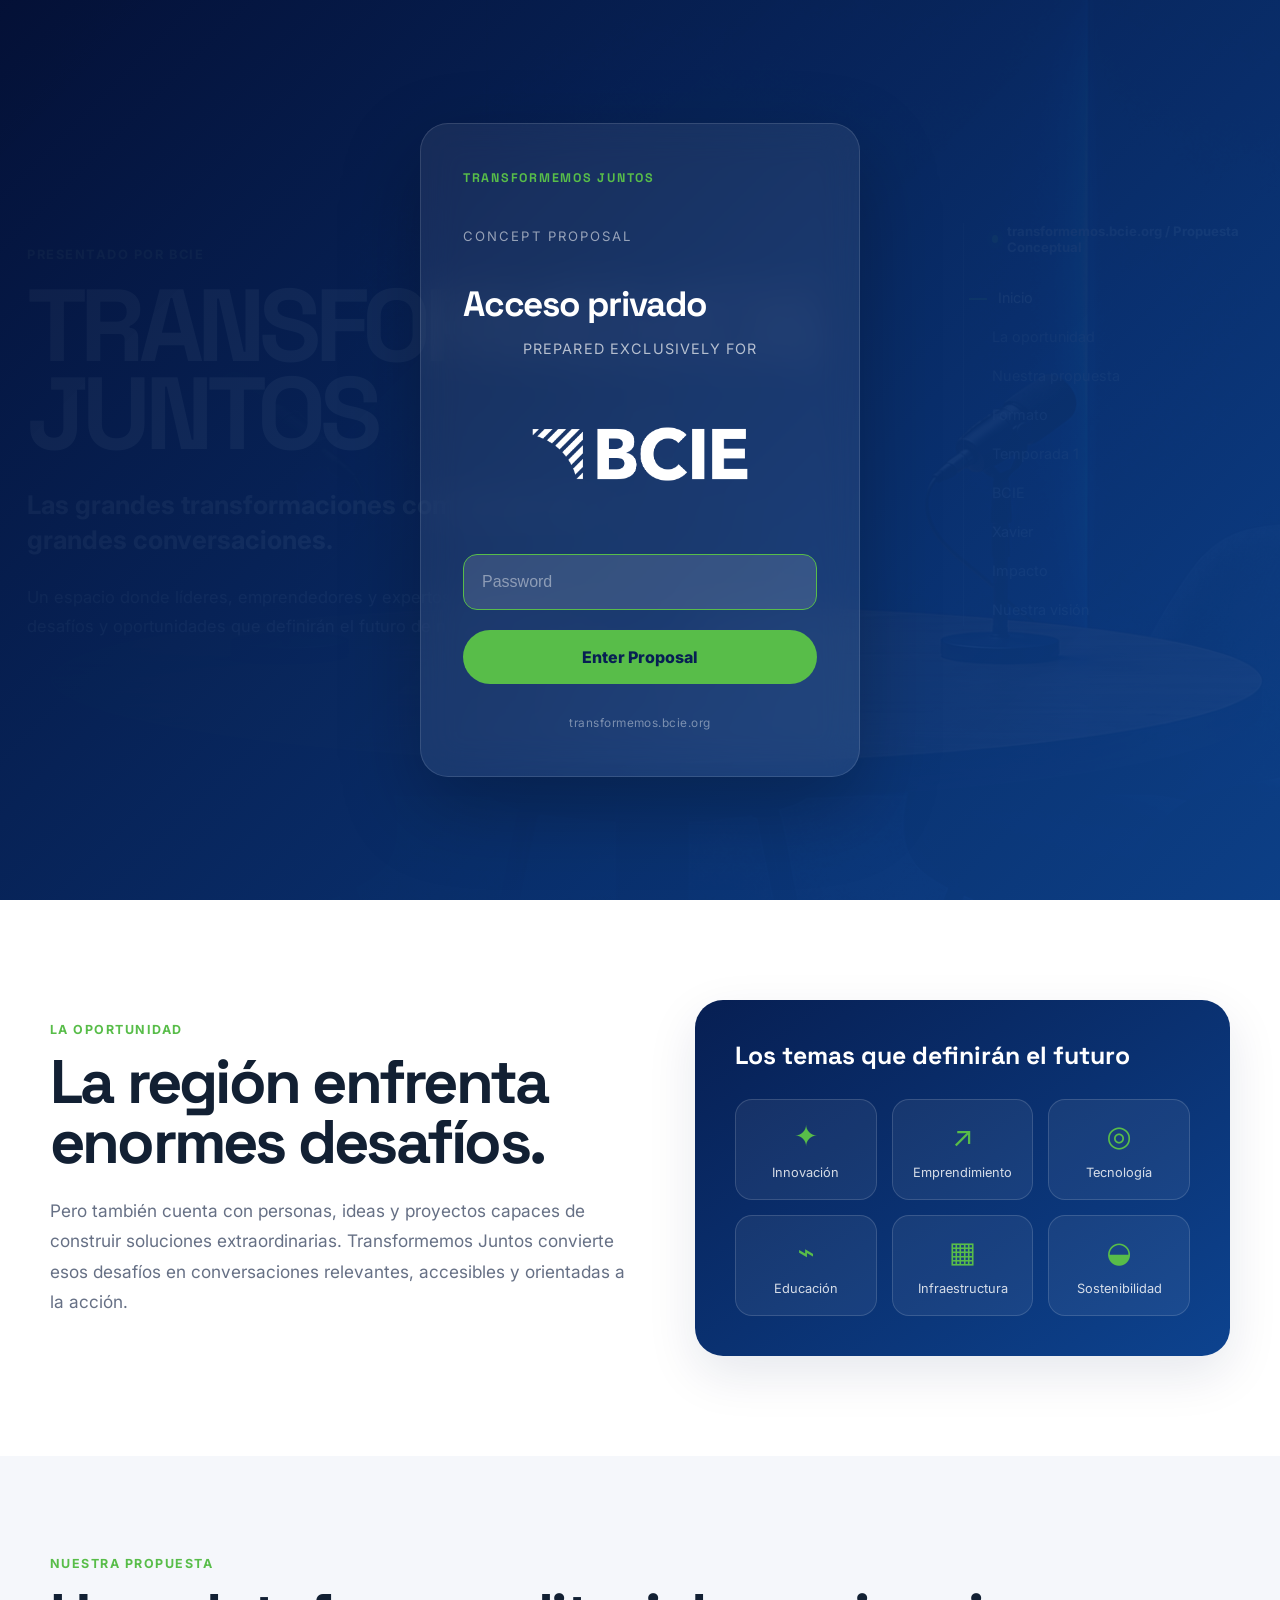
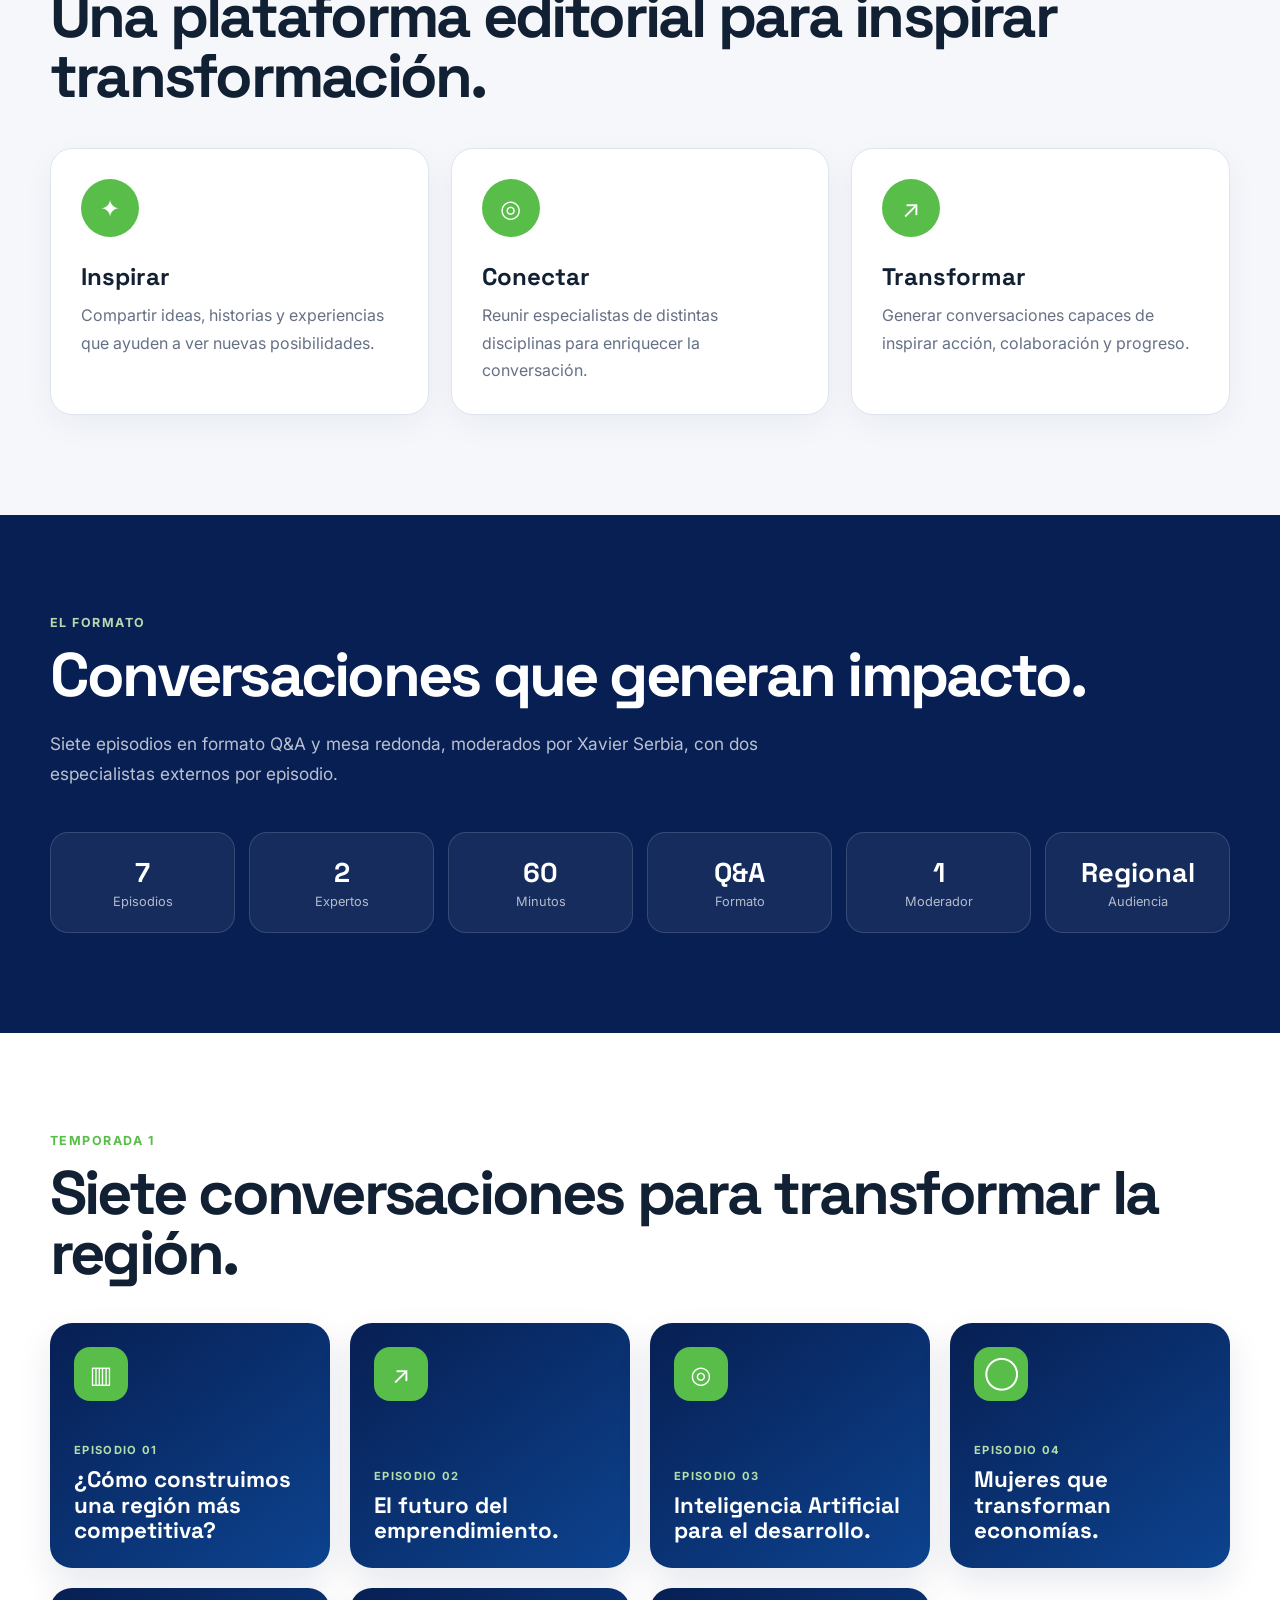
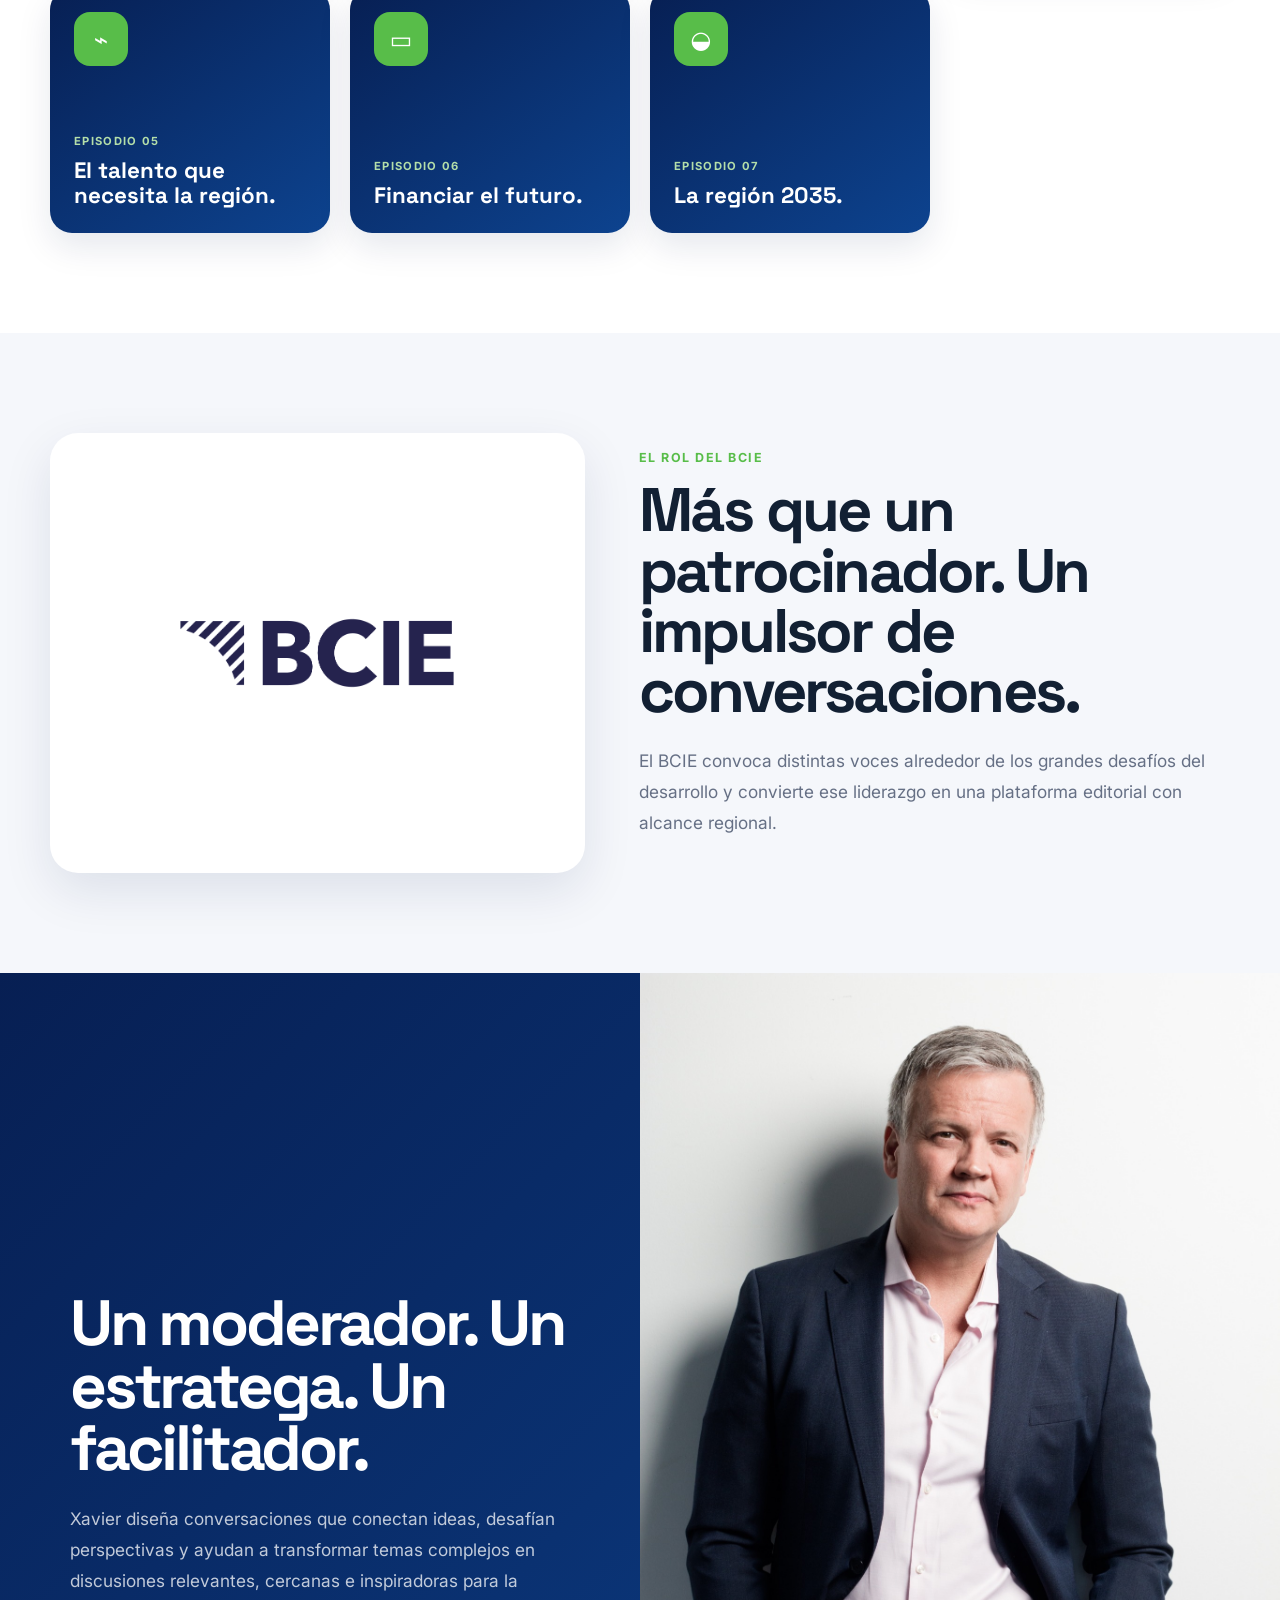
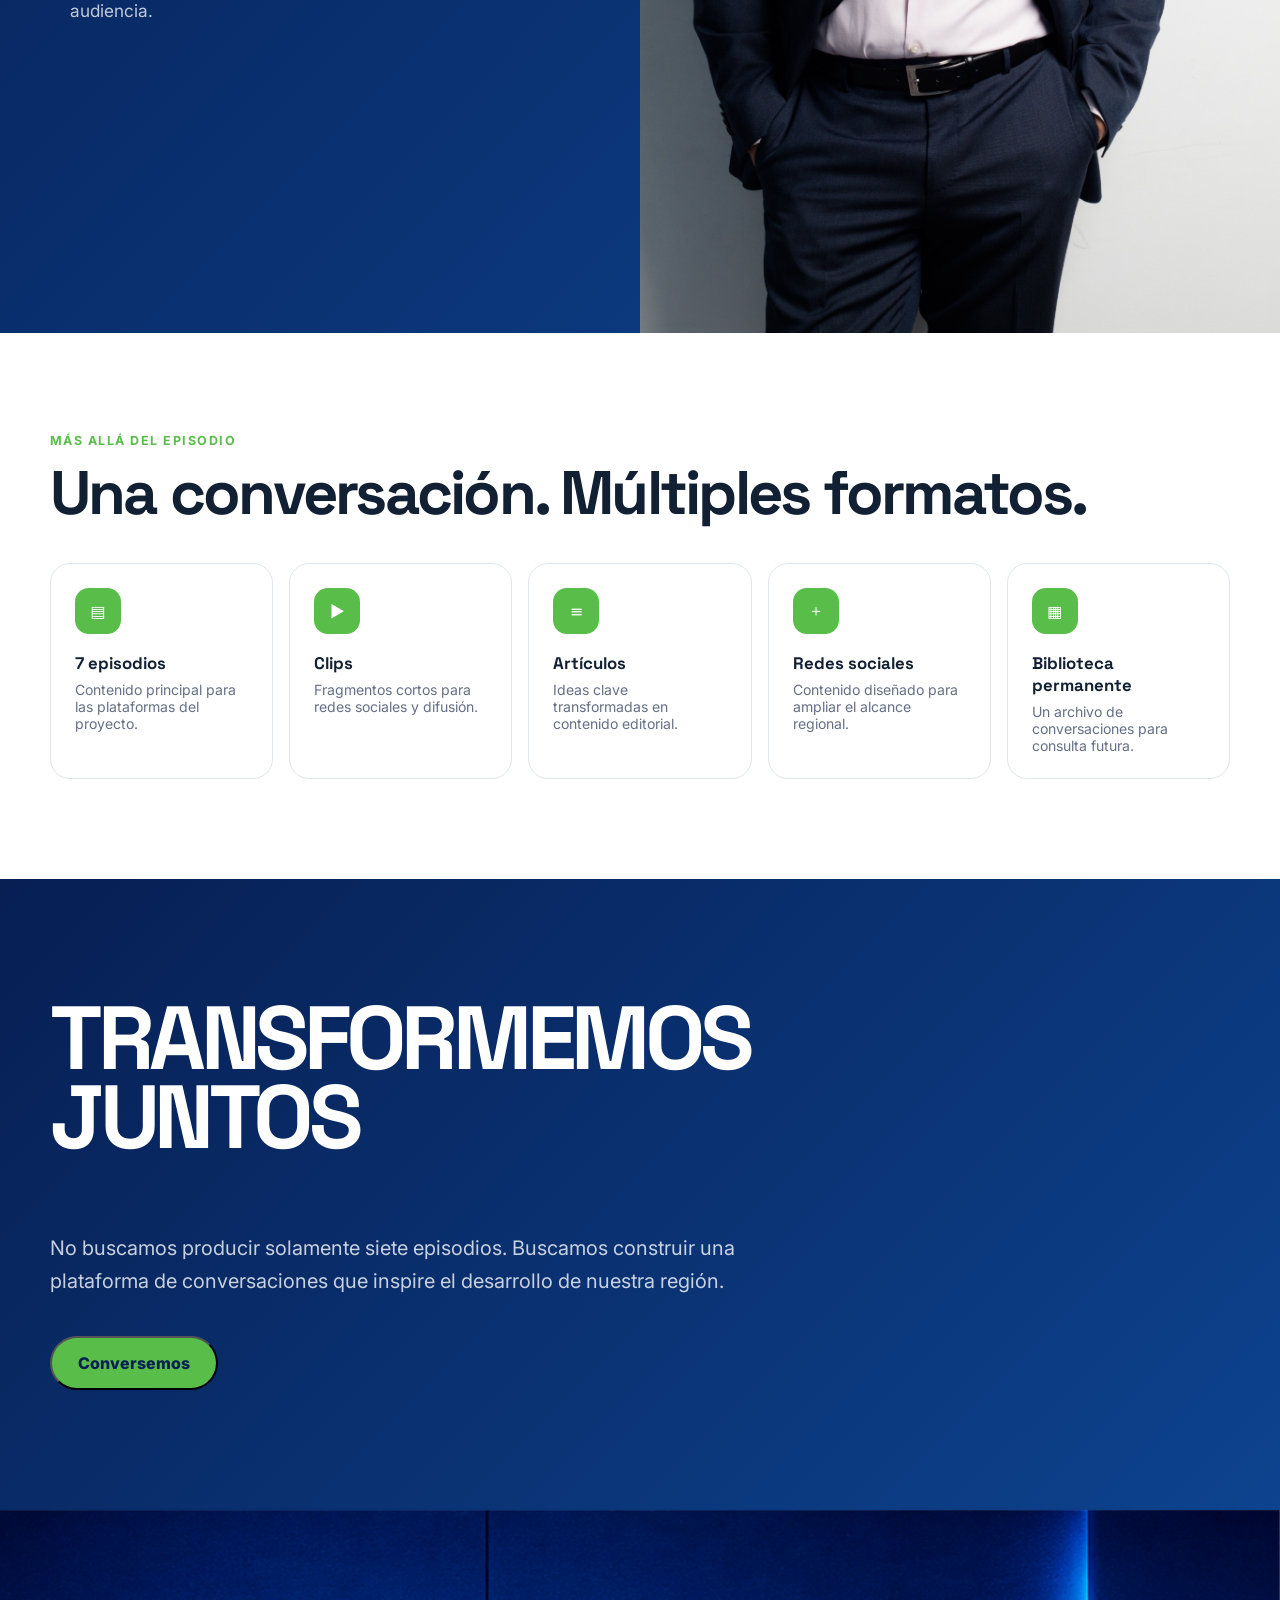
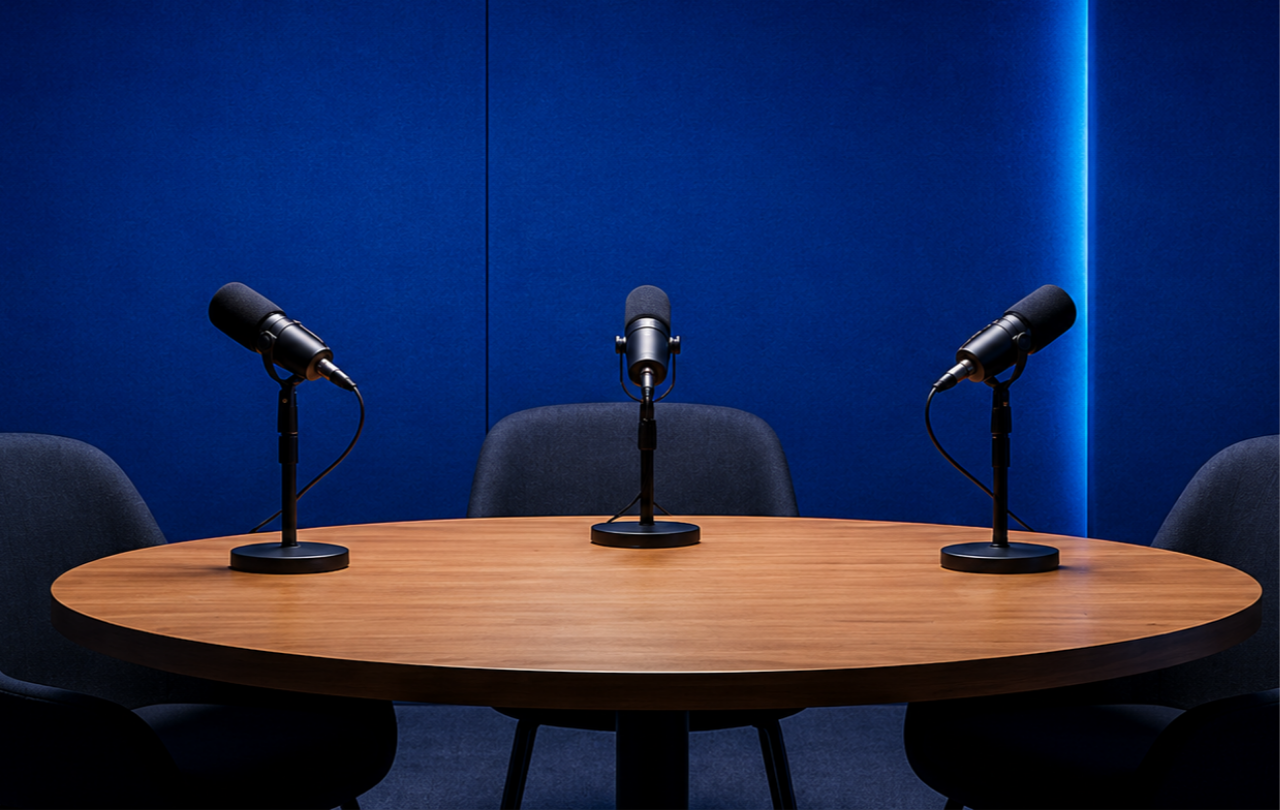
==== commit ac511bbc: "Refactor HTML structure for password card" ====
--- a/index.html
+++ b/index.html
@@ -204,61 +204,70 @@
 
   <script src="script.js"></script>
 </body>
-<div class="password-card">
-
-    <div class="password-brand">
+<body>
+
+  <div class="password-gate" id="passwordGate">
+
+    <div class="password-card">
+
+      <div class="password-brand">
         TRANSFORMEMOS JUNTOS
-    </div>
-
-    <div class="proposal-label">
+      </div>
+
+      <div class="proposal-label">
         Concept Proposal
-    </div>
-
-    <h2>Acceso privado</h2>
-
-    <p class="prepared-for">
+      </div>
+
+      <h2>Acceso privado</h2>
+
+      <p class="prepared-for">
         Prepared exclusively for
-    </p>
-
-    <img
+      </p>
+
+      <img
         src="./images/logo-bcie-transparencia-hfes.png"
         alt="BCIE"
         class="password-logo">
 
-    <form id="passwordForm">
+      <form id="passwordForm">
 
         <div class="password-field">
 
-            <input
-                type="password"
-                id="passwordInput"
-                placeholder="Password"
-                autocomplete="current-password"
-                required>
+          <input
+            type="password"
+            id="passwordInput"
+            placeholder="Password"
+            autocomplete="current-password"
+            required>
 
         </div>
 
         <div
-            class="password-error"
-            id="passwordError">
-
-            Incorrect password.
+          class="password-error"
+          id="passwordError">
+
+          Incorrect password.
 
         </div>
 
         <button
-            type="submit"
-            class="password-button">
-
-            Enter Proposal
+          type="submit"
+          class="password-button">
+
+          Enter Proposal
 
         </button>
 
-    </form>
-
-    <div class="password-footer">
+      </form>
+
+      <div class="password-footer">
         transformemos.bcie.org
+      </div>
+
     </div>
 
-</div>
+  </div>
+
+
+  <header class="hero" id="inicio">
 </html>
--- a/style.css
+++ b/style.css
@@ -100,9 +100,35 @@
 
 .xavier-section{background:linear-gradient(135deg,var(--blue),var(--blue-2));color:#fff}
 .xavier-grid{display:grid;grid-template-columns:1fr 1fr;min-height:650px}
-.xavier-copy{display:flex;flex-direction:column;justify-content:center;padding:70px clamp(30px,6vw,86px)}
-.xavier-copy h2{font-size:clamp(2.5rem,5vw,5.2rem);line-height:.98;letter-spacing:-.05em;margin-bottom:22px}
-.xavier-copy p{color:rgba(255,255,255,.75);font-size:1.08rem;line-height:1.78}
+.xavier-copy{
+    display:flex;
+    flex-direction:column;
+    justify-content:center;
+
+    width:100%;
+    max-width:720px;
+
+    padding:80px 70px;
+
+    margin:0 auto;
+}
+
+.xavier-copy h2{
+    font-size:clamp(2.5rem,5vw,5.2rem);
+    line-height:.98;
+    letter-spacing:-.05em;
+    margin-bottom:24px;
+
+    max-width:650px;
+}
+
+.xavier-copy p{
+    color:rgba(255,255,255,.75);
+    font-size:1.08rem;
+    line-height:1.78;
+
+    max-width:620px;
+}
 .xavier-photo-wrap,.xavier-photo-wrap img{min-height:650px}
 .xavier-photo-wrap img{width:100%;height:100%;object-fit:cover;object-position:center 18%}
 
@@ -332,3 +358,49 @@
     font-size:1.9rem;
   }
 }
+.proposal-label{
+
+    margin-top:18px;
+    margin-bottom:42px;
+
+    color:rgba(255,255,255,.55);
+
+    font-size:.82rem;
+
+    letter-spacing:.16em;
+
+    text-transform:uppercase;
+
+}
+
+.prepared-for{
+
+    margin-bottom:22px;
+
+    text-align:center;
+
+    color:rgba(255,255,255,.55);
+
+    font-size:.9rem;
+
+    letter-spacing:.08em;
+
+    text-transform:uppercase;
+
+}
+
+.password-logo{
+
+    display:block;
+
+    width:220px;
+
+    max-width:75%;
+
+    margin:0 auto 38px;
+
+    height:auto;
+
+    filter:brightness(0) invert(1);
+
+}
